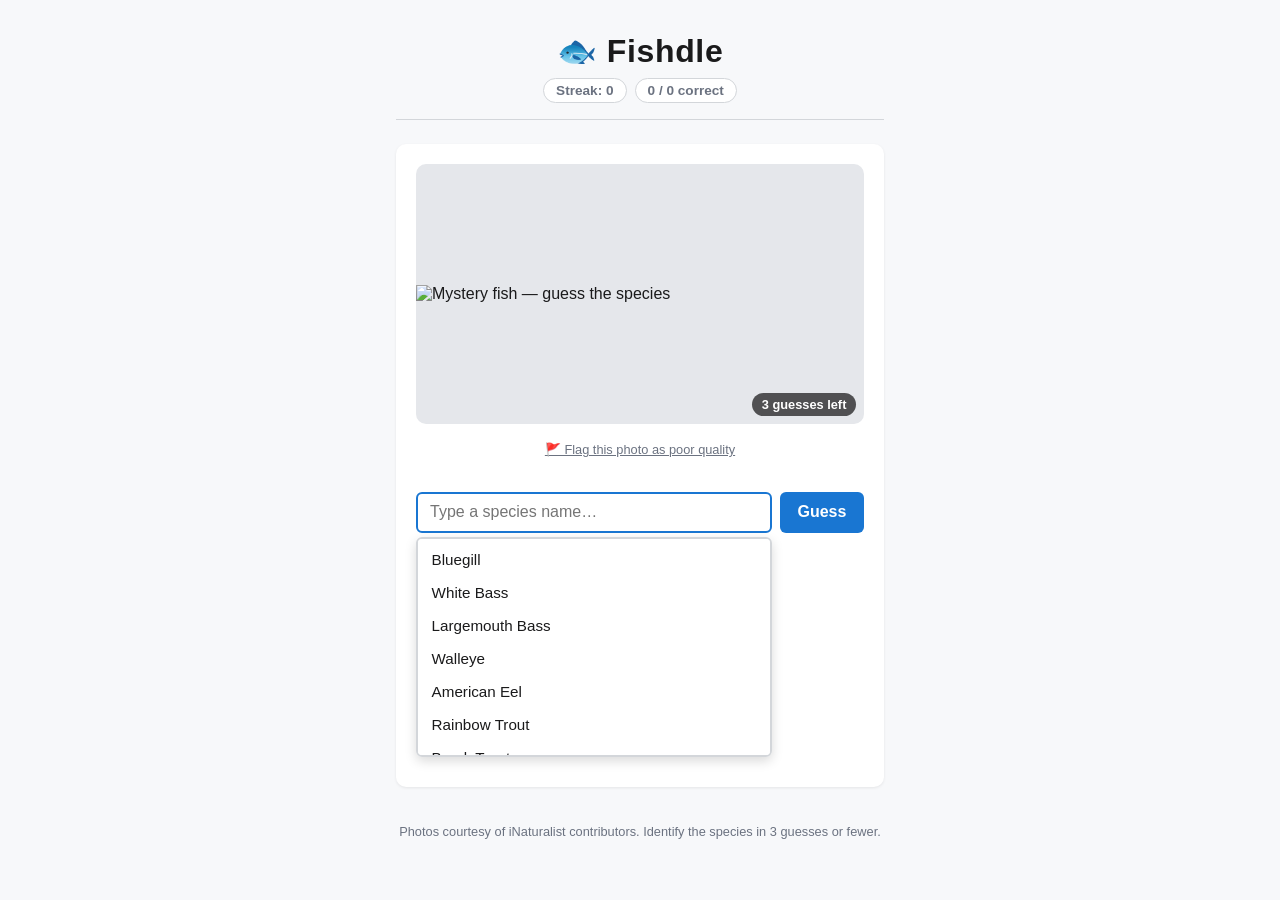
==== index.html @ 3474da3d "starting!" ====
<!DOCTYPE html>
<html lang="en">
<head>
  <meta charset="UTF-8" />
  <meta name="viewport" content="width=device-width, initial-scale=1.0" />
  <title>Fishdle — Guess the Fish</title>
  <link rel="stylesheet" href="style.css" />
</head>
<body>
  <div class="app">
    <header class="app-header">
      <h1>🐟 Fishdle</h1>
      <div class="score-bar">
        <span id="streak" class="score-pill">Streak: 0</span>
        <span id="score" class="score-pill">0 / 0 correct</span>
      </div>
    </header>

    <main class="card">
      <div class="image-wrap">
        <img id="fish-image" src="" alt="Mystery fish" />
        <div id="guesses-remaining" class="guesses-remaining">3 guesses left</div>
      </div>
      <button id="flag-photo-btn" type="button" class="flag-photo-btn">
        🚩 Flag this photo as poor quality
      </button>

      <div id="hints" class="hints" aria-live="polite"></div>

      <form id="guess-form" class="guess-form" autocomplete="off">
        <div class="autocomplete-wrap">
          <input
            id="guess-input"
            type="text"
            name="fishdle-guess"
            placeholder="Type a species name…"
            autocomplete="off"
            autocorrect="off"
            autocapitalize="off"
            spellcheck="false"
            aria-autocomplete="list"
            aria-expanded="false"
            aria-controls="suggestion-list"
            role="combobox"
            aria-label="Guess the species"
          />
          <ul id="suggestion-list" class="suggestion-list hidden" role="listbox"></ul>
        </div>
        <button id="guess-submit" type="submit">Guess</button>
      </form>

      <div id="feedback" class="feedback" aria-live="polite"></div>

      <ul id="guess-history" class="guess-history"></ul>

      <div id="result-panel" class="result-panel hidden">
        <p id="result-text"></p>
        <button id="next-fish-btn" type="button">Next fish →</button>
      </div>
    </main>

    <footer class="app-footer">
      <p>Photos courtesy of iNaturalist contributors. Identify the species in 3 guesses or fewer.</p>
    </footer>
  </div>

  <script src="game.js"></script>
</body>
</html>
---- style.css ----
:root {
  --color-bg: #f7f8fa;
  --color-card: #ffffff;
  --color-text: #1a1a1b;
  --color-muted: #6b7280;
  --color-border: #d3d6da;
  --color-wrong: #787c7e;
  --color-wrong-bg: #f3f3f4;
  --color-correct: #2f9e44;
  --color-correct-bg: #e6f7ea;
  --color-incorrect: #b3261e;
  --color-incorrect-bg: #fdecea;
  --color-accent: #1976d2;
  --radius: 10px;
}

* {
  box-sizing: border-box;
}

body {
  margin: 0;
  font-family: "Helvetica Neue", Arial, sans-serif;
  background: var(--color-bg);
  color: var(--color-text);
  min-height: 100vh;
}

.app {
  max-width: 520px;
  margin: 0 auto;
  padding: 1rem 1rem 3rem;
  display: flex;
  flex-direction: column;
  min-height: 100vh;
}

.app-header {
  text-align: center;
  padding: 1rem 0;
  border-bottom: 1px solid var(--color-border);
}

.app-header h1 {
  margin: 0 0 0.5rem;
  font-size: 2rem;
  letter-spacing: 0.02em;
}

.score-bar {
  display: flex;
  justify-content: center;
  gap: 0.5rem;
  flex-wrap: wrap;
}

.score-pill {
  background: var(--color-card);
  border: 1px solid var(--color-border);
  border-radius: 999px;
  padding: 0.25rem 0.75rem;
  font-size: 0.85rem;
  font-weight: 600;
  color: var(--color-muted);
}

.card {
  flex: 1;
  background: var(--color-card);
  border-radius: var(--radius);
  margin-top: 1.5rem;
  padding: 1.25rem;
  display: flex;
  flex-direction: column;
  gap: 1rem;
  box-shadow: 0 1px 3px rgba(0, 0, 0, 0.08);
}

.image-wrap {
  position: relative;
  width: 100%;
  min-height: 260px;
  max-height: 60vh;
  border-radius: var(--radius);
  overflow: hidden;
  background: #e5e7eb;
  display: flex;
}

.image-wrap img {
  width: 100%;
  height: 100%;
  /* contain (not cover) so the whole photo is visible — no cropping the
     fish out of frame just to fill a fixed box. */
  object-fit: contain;
  display: block;
  margin: auto;
}

.flag-photo-btn {
  align-self: center;
  background: none;
  border: none;
  color: var(--color-muted);
  font-size: 0.8rem;
  cursor: pointer;
  padding: 0.15rem 0.4rem;
  text-decoration: underline;
}

.flag-photo-btn:hover {
  color: var(--color-incorrect);
}

.guesses-remaining {
  position: absolute;
  bottom: 0.5rem;
  right: 0.5rem;
  background: rgba(0, 0, 0, 0.65);
  color: #fff;
  font-size: 0.8rem;
  font-weight: 600;
  padding: 0.25rem 0.6rem;
  border-radius: 999px;
}

.hints {
  display: flex;
  flex-direction: column;
  gap: 0.4rem;
}

.hint {
  background: #fff8e1;
  border: 1px solid #f1d98b;
  border-radius: 6px;
  padding: 0.5rem 0.75rem;
  font-size: 0.9rem;
}

.guess-form {
  display: flex;
  gap: 0.5rem;
}

.autocomplete-wrap {
  position: relative;
  flex: 1;
  min-width: 0;
}

#guess-input {
  width: 100%;
  padding: 0.6rem 0.75rem;
  font-size: 1rem;
  border: 2px solid var(--color-border);
  border-radius: 6px;
  color: var(--color-text);
  background: var(--color-card);
}

#guess-input:focus {
  outline: none;
  border-color: var(--color-accent);
}

.suggestion-list {
  position: absolute;
  top: calc(100% + 4px);
  left: 0;
  right: 0;
  z-index: 10;
  margin: 0;
  padding: 0.25rem;
  list-style: none;
  background: var(--color-card);
  border: 2px solid var(--color-border);
  border-radius: 6px;
  box-shadow: 0 4px 12px rgba(0, 0, 0, 0.15);
  max-height: 220px;
  overflow-y: auto;
}

.suggestion-list.hidden {
  display: none;
}

.suggestion-list li {
  padding: 0.5rem 0.6rem;
  border-radius: 4px;
  font-size: 0.95rem;
  color: var(--color-text);
  cursor: pointer;
}

.suggestion-list li:hover,
.suggestion-list li.active {
  background: var(--color-accent);
  color: #fff;
}

.guess-form button {
  padding: 0.6rem 1.1rem;
  font-size: 1rem;
  font-weight: 700;
  border: none;
  border-radius: 6px;
  background: var(--color-accent);
  color: #fff;
  cursor: pointer;
}

.guess-form button:hover {
  filter: brightness(1.05);
}

.guess-form button:disabled {
  background: var(--color-border);
  cursor: not-allowed;
}

.feedback {
  min-height: 1.2rem;
  font-weight: 600;
  font-size: 0.9rem;
}

.feedback.not-quite {
  color: var(--color-incorrect);
}

.feedback.no-match {
  color: var(--color-muted);
}

.guess-history {
  list-style: none;
  margin: 0;
  padding: 0;
  display: flex;
  flex-direction: column;
  gap: 0.4rem;
}

.guess-history li {
  padding: 0.5rem 0.75rem;
  border-radius: 6px;
  font-weight: 600;
  font-size: 0.95rem;
}

.guess-history li.wrong {
  background: var(--color-wrong-bg);
  color: var(--color-wrong);
  text-decoration: line-through;
}

.guess-history li.correct {
  background: var(--color-correct-bg);
  color: var(--color-correct);
}

.result-panel {
  text-align: center;
  border-top: 1px solid var(--color-border);
  padding-top: 1rem;
  display: flex;
  flex-direction: column;
  gap: 0.75rem;
}

.result-panel.hidden {
  display: none;
}

#result-text {
  margin: 0;
  font-size: 1.05rem;
  font-weight: 600;
}

#result-text.correct {
  color: var(--color-correct);
}

#result-text.incorrect {
  color: var(--color-incorrect);
}

#next-fish-btn {
  align-self: center;
  padding: 0.6rem 1.4rem;
  font-size: 1rem;
  font-weight: 700;
  border: none;
  border-radius: 6px;
  background: var(--color-accent);
  color: #fff;
  cursor: pointer;
}

#next-fish-btn:hover {
  filter: brightness(1.05);
}

.app-footer {
  text-align: center;
  color: var(--color-muted);
  font-size: 0.8rem;
  padding-top: 1.5rem;
}

@media (max-width: 400px) {
  .app-header h1 {
    font-size: 1.6rem;
  }

  .guess-form {
    flex-direction: column;
  }
}
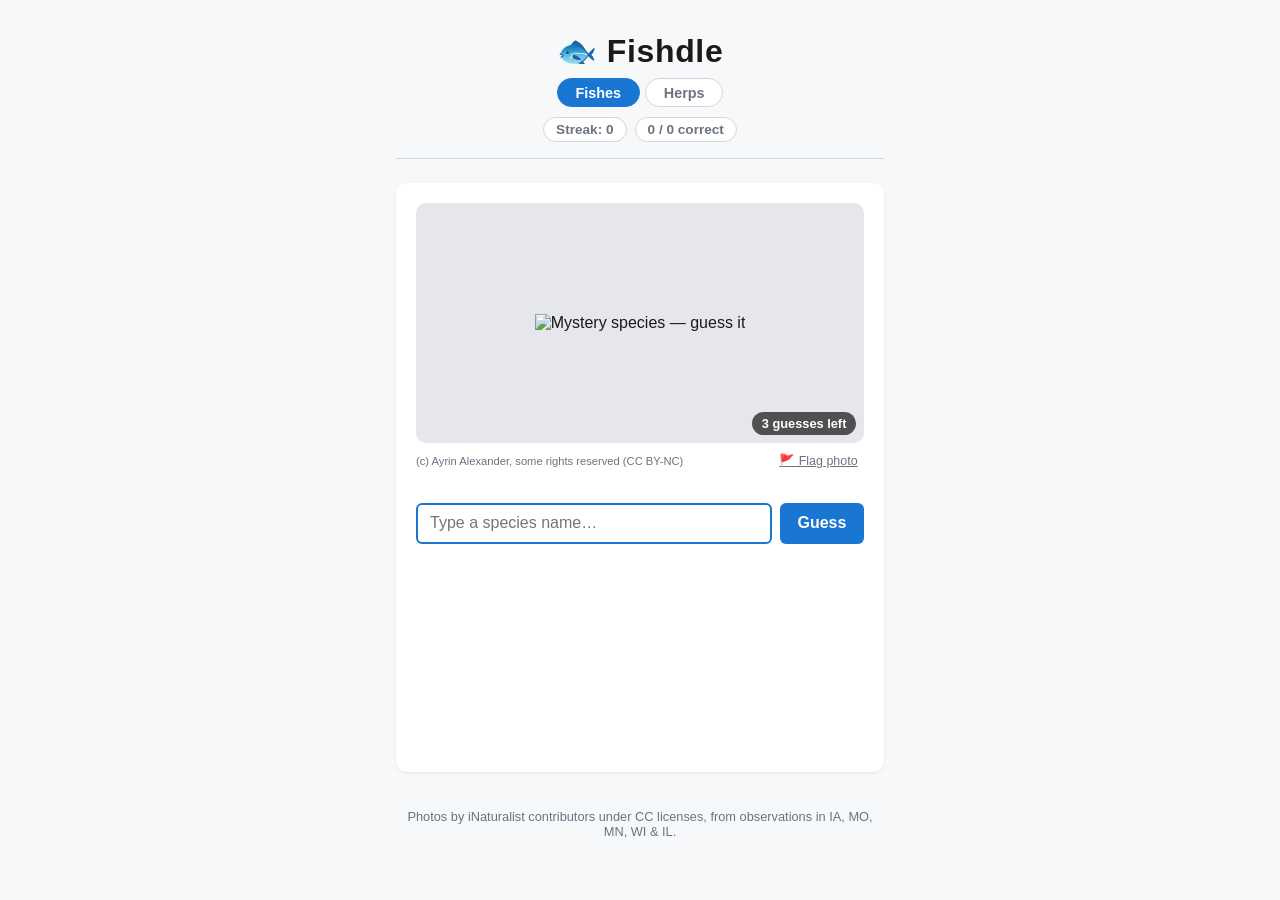
==== commit baf6c876: "more!" ====
--- a/index.html
+++ b/index.html
@@ -3,13 +3,17 @@
 <head>
   <meta charset="UTF-8" />
   <meta name="viewport" content="width=device-width, initial-scale=1.0" />
-  <title>Fishdle — Guess the Fish</title>
+  <title>Fishdle — Species ID Practice</title>
   <link rel="stylesheet" href="style.css" />
 </head>
 <body>
   <div class="app">
     <header class="app-header">
       <h1>🐟 Fishdle</h1>
+      <div class="category-switch" id="category-switch">
+        <button type="button" data-category="fish" class="active">Fishes</button>
+        <button type="button" data-category="herps">Herps</button>
+      </div>
       <div class="score-bar">
         <span id="streak" class="score-pill">Streak: 0</span>
         <span id="score" class="score-pill">0 / 0 correct</span>
@@ -17,50 +21,60 @@
     </header>
 
     <main class="card">
-      <div class="image-wrap">
-        <img id="fish-image" src="" alt="Mystery fish" />
-        <div id="guesses-remaining" class="guesses-remaining">3 guesses left</div>
-      </div>
-      <button id="flag-photo-btn" type="button" class="flag-photo-btn">
-        🚩 Flag this photo as poor quality
-      </button>
+      <div id="load-error" class="load-error hidden"></div>
 
-      <div id="hints" class="hints" aria-live="polite"></div>
+      <div id="game-body">
+        <div class="image-wrap">
+          <img id="fish-image" src="" alt="Mystery species" />
+          <div id="guesses-remaining" class="guesses-remaining">3 guesses left</div>
+        </div>
+        <div class="image-meta">
+          <span id="photo-credit" class="photo-credit"></span>
+          <button id="flag-photo-btn" type="button" class="flag-photo-btn">
+            🚩 Flag photo
+          </button>
+        </div>
 
-      <form id="guess-form" class="guess-form" autocomplete="off">
-        <div class="autocomplete-wrap">
-          <input
-            id="guess-input"
-            type="text"
-            name="fishdle-guess"
-            placeholder="Type a species name…"
-            autocomplete="off"
-            autocorrect="off"
-            autocapitalize="off"
-            spellcheck="false"
-            aria-autocomplete="list"
-            aria-expanded="false"
-            aria-controls="suggestion-list"
-            role="combobox"
-            aria-label="Guess the species"
-          />
-          <ul id="suggestion-list" class="suggestion-list hidden" role="listbox"></ul>
+        <div id="hints" class="hints" aria-live="polite"></div>
+
+        <form id="guess-form" class="guess-form" autocomplete="off">
+          <div class="autocomplete-wrap">
+            <input
+              id="guess-input"
+              type="text"
+              name="fishdle-guess"
+              placeholder="Type a species name…"
+              autocomplete="off"
+              autocorrect="off"
+              autocapitalize="off"
+              spellcheck="false"
+              aria-autocomplete="list"
+              aria-expanded="false"
+              aria-controls="suggestion-list"
+              role="combobox"
+              aria-label="Guess the species"
+            />
+            <ul id="suggestion-list" class="suggestion-list hidden" role="listbox"></ul>
+          </div>
+          <button id="guess-submit" type="submit">Guess</button>
+        </form>
+
+        <div id="feedback" class="feedback" aria-live="polite"></div>
+
+        <ul id="guess-history" class="guess-history"></ul>
+
+        <div id="result-panel" class="result-panel hidden">
+          <p id="result-text"></p>
+          <button id="next-fish-btn" type="button">Next species →</button>
         </div>
-        <button id="guess-submit" type="submit">Guess</button>
-      </form>
-
-      <div id="feedback" class="feedback" aria-live="polite"></div>
-
-      <ul id="guess-history" class="guess-history"></ul>
-
-      <div id="result-panel" class="result-panel hidden">
-        <p id="result-text"></p>
-        <button id="next-fish-btn" type="button">Next fish →</button>
       </div>
     </main>
 
     <footer class="app-footer">
-      <p>Photos courtesy of iNaturalist contributors. Identify the species in 3 guesses or fewer.</p>
+      <p>
+        Photos by iNaturalist contributors under CC licenses, from observations
+        in IA, MO, MN, WI &amp; IL.
+      </p>
     </footer>
   </div>
 
--- a/style.css
+++ b/style.css
@@ -47,6 +47,30 @@
   letter-spacing: 0.02em;
 }
 
+.category-switch {
+  display: flex;
+  justify-content: center;
+  gap: 0.35rem;
+  margin-bottom: 0.6rem;
+}
+
+.category-switch button {
+  padding: 0.35rem 1.1rem;
+  font-size: 0.9rem;
+  font-weight: 700;
+  border: 1px solid var(--color-border);
+  background: var(--color-card);
+  color: var(--color-muted);
+  border-radius: 999px;
+  cursor: pointer;
+}
+
+.category-switch button.active {
+  background: var(--color-accent);
+  border-color: var(--color-accent);
+  color: #fff;
+}
+
 .score-bar {
   display: flex;
   justify-content: center;
@@ -79,30 +103,52 @@
 .image-wrap {
   position: relative;
   width: 100%;
-  min-height: 260px;
-  max-height: 60vh;
+  min-height: 240px;
   border-radius: var(--radius);
   overflow: hidden;
   background: #e5e7eb;
   display: flex;
+  align-items: center;
+  justify-content: center;
 }
 
 .image-wrap img {
-  width: 100%;
-  height: 100%;
-  /* contain (not cover) so the whole photo is visible — no cropping the
-     fish out of frame just to fill a fixed box. */
+  /* Constrain the IMAGE, not the container. A container with only a
+     max-height leaves `height: 100%` resolving against an indefinite height
+     (i.e. auto), so tall photos rendered full-size, overflowed the wrapper
+     and got clipped by `overflow: hidden`. Capping max-width/max-height on
+     the img itself fits any aspect ratio with no cropping. */
+  max-width: 100%;
+  max-height: 60vh;
+  width: auto;
+  height: auto;
   object-fit: contain;
   display: block;
-  margin: auto;
+}
+
+.image-meta {
+  display: flex;
+  align-items: center;
+  justify-content: space-between;
+  gap: 0.75rem;
+  margin-top: -0.5rem;
+}
+
+.photo-credit {
+  font-size: 0.7rem;
+  color: var(--color-muted);
+  overflow: hidden;
+  text-overflow: ellipsis;
+  white-space: nowrap;
+  min-width: 0;
 }
 
 .flag-photo-btn {
-  align-self: center;
+  flex-shrink: 0;
   background: none;
   border: none;
   color: var(--color-muted);
-  font-size: 0.8rem;
+  font-size: 0.78rem;
   cursor: pointer;
   padding: 0.15rem 0.4rem;
   text-decoration: underline;
@@ -110,6 +156,38 @@
 
 .flag-photo-btn:hover {
   color: var(--color-incorrect);
+}
+
+.flag-photo-btn:disabled {
+  cursor: default;
+  text-decoration: none;
+}
+
+.load-error {
+  background: #fff8e1;
+  border: 1px solid #f1d98b;
+  border-radius: var(--radius);
+  padding: 1.25rem;
+  font-size: 0.92rem;
+  line-height: 1.6;
+}
+
+.load-error code {
+  background: rgba(0, 0, 0, 0.07);
+  padding: 0.1rem 0.35rem;
+  border-radius: 4px;
+  font-size: 0.86em;
+}
+
+.load-error.hidden,
+#game-body.hidden {
+  display: none;
+}
+
+#game-body {
+  display: flex;
+  flex-direction: column;
+  gap: 1rem;
 }
 
 .guesses-remaining {
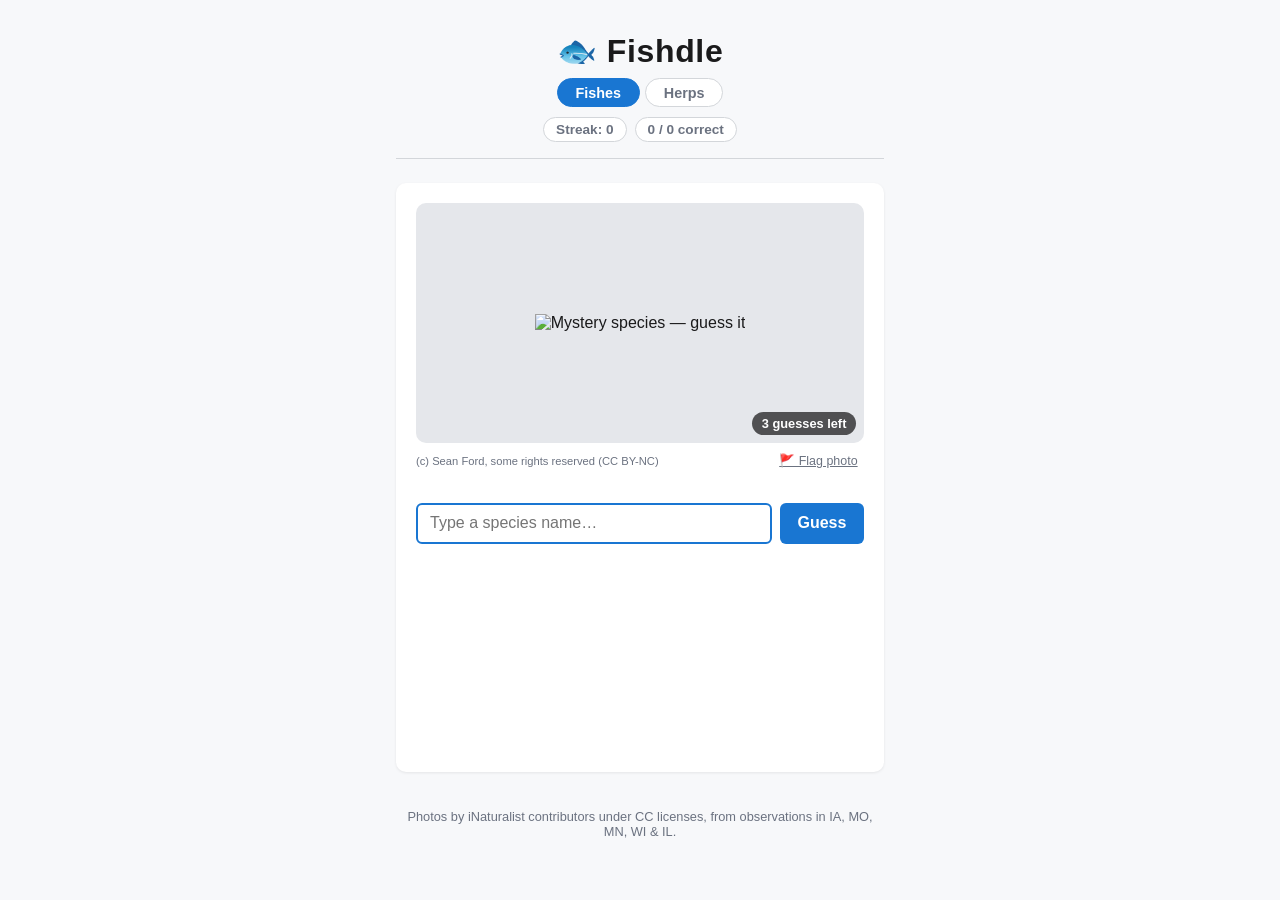
==== commit c18553c5: "more curated species, clicking the image makes it larger" ====
--- a/index.html
+++ b/index.html
@@ -25,7 +25,12 @@
 
       <div id="game-body">
         <div class="image-wrap">
-          <img id="fish-image" src="" alt="Mystery species" />
+          <img
+            id="fish-image"
+            src=""
+            alt="Mystery species"
+            title="Click to enlarge"
+          />
           <div id="guesses-remaining" class="guesses-remaining">3 guesses left</div>
         </div>
         <div class="image-meta">
@@ -78,6 +83,12 @@
     </footer>
   </div>
 
+  <div id="lightbox" class="lightbox hidden" role="dialog" aria-modal="true" aria-label="Enlarged photo">
+    <button id="lightbox-close" type="button" class="lightbox-close" aria-label="Close enlarged photo">&times;</button>
+    <img id="lightbox-image" class="lightbox-image" src="" alt="Mystery species, enlarged" />
+    <div id="lightbox-credit" class="lightbox-credit"></div>
+  </div>
+
   <script src="game.js"></script>
 </body>
 </html>
--- a/style.css
+++ b/style.css
@@ -397,3 +397,60 @@
     flex-direction: column;
   }
 }
+
+/* ---- Photo lightbox ------------------------------------------------------ */
+.image-wrap img {
+  cursor: zoom-in;
+}
+
+.lightbox {
+  position: fixed;
+  inset: 0;
+  z-index: 100;
+  background: rgba(0, 0, 0, 0.9);
+  display: flex;
+  flex-direction: column;
+  align-items: center;
+  justify-content: center;
+  gap: 0.75rem;
+  padding: 2.5rem 1rem 1.5rem;
+  cursor: zoom-out;
+}
+
+.lightbox.hidden {
+  display: none;
+}
+
+.lightbox-image {
+  max-width: 100%;
+  max-height: calc(100vh - 6rem);
+  width: auto;
+  height: auto;
+  object-fit: contain;
+  border-radius: 4px;
+  cursor: default;
+}
+
+.lightbox-credit {
+  color: rgba(255, 255, 255, 0.75);
+  font-size: 0.78rem;
+  text-align: center;
+  max-width: 40rem;
+}
+
+.lightbox-close {
+  position: absolute;
+  top: 0.5rem;
+  right: 0.75rem;
+  background: none;
+  border: none;
+  color: #fff;
+  font-size: 2.2rem;
+  line-height: 1;
+  padding: 0.25rem 0.5rem;
+  cursor: pointer;
+}
+
+.lightbox-close:hover {
+  color: var(--color-border);
+}
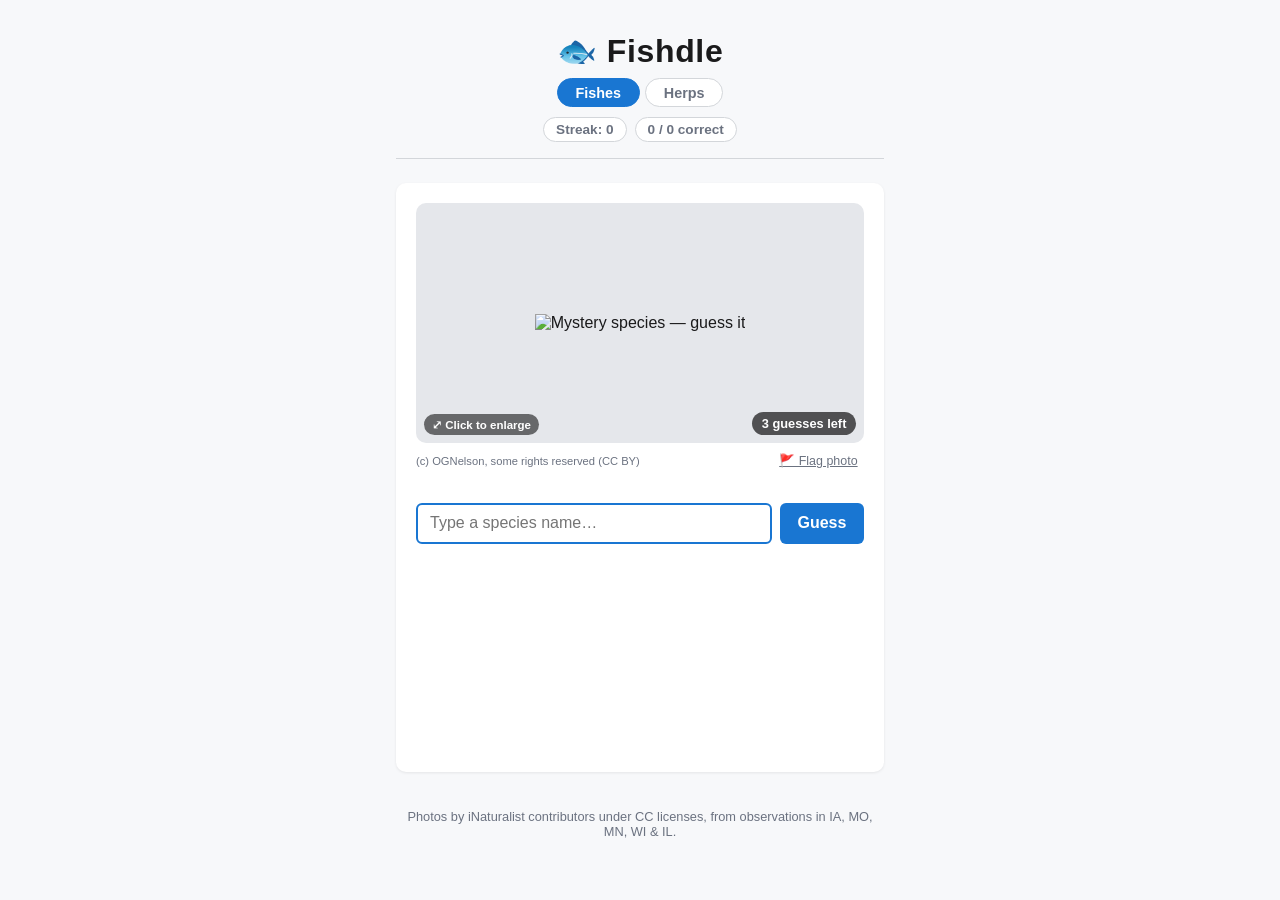
==== commit f712389e: "clicking the image makes it larger for real" ====
--- a/index.html
+++ b/index.html
@@ -24,13 +24,14 @@
       <div id="load-error" class="load-error hidden"></div>
 
       <div id="game-body">
-        <div class="image-wrap">
+        <div class="image-wrap" id="image-wrap">
           <img
             id="fish-image"
             src=""
             alt="Mystery species"
             title="Click to enlarge"
           />
+          <div class="zoom-hint" aria-hidden="true">⤢ Click to enlarge</div>
           <div id="guesses-remaining" class="guesses-remaining">3 guesses left</div>
         </div>
         <div class="image-meta">
--- a/style.css
+++ b/style.css
@@ -454,3 +454,20 @@
 .lightbox-close:hover {
   color: var(--color-border);
 }
+
+.image-wrap {
+  cursor: zoom-in;
+}
+
+.zoom-hint {
+  position: absolute;
+  bottom: 0.5rem;
+  left: 0.5rem;
+  background: rgba(0, 0, 0, 0.55);
+  color: #fff;
+  font-size: 0.72rem;
+  font-weight: 600;
+  padding: 0.2rem 0.5rem;
+  border-radius: 999px;
+  pointer-events: none;
+}
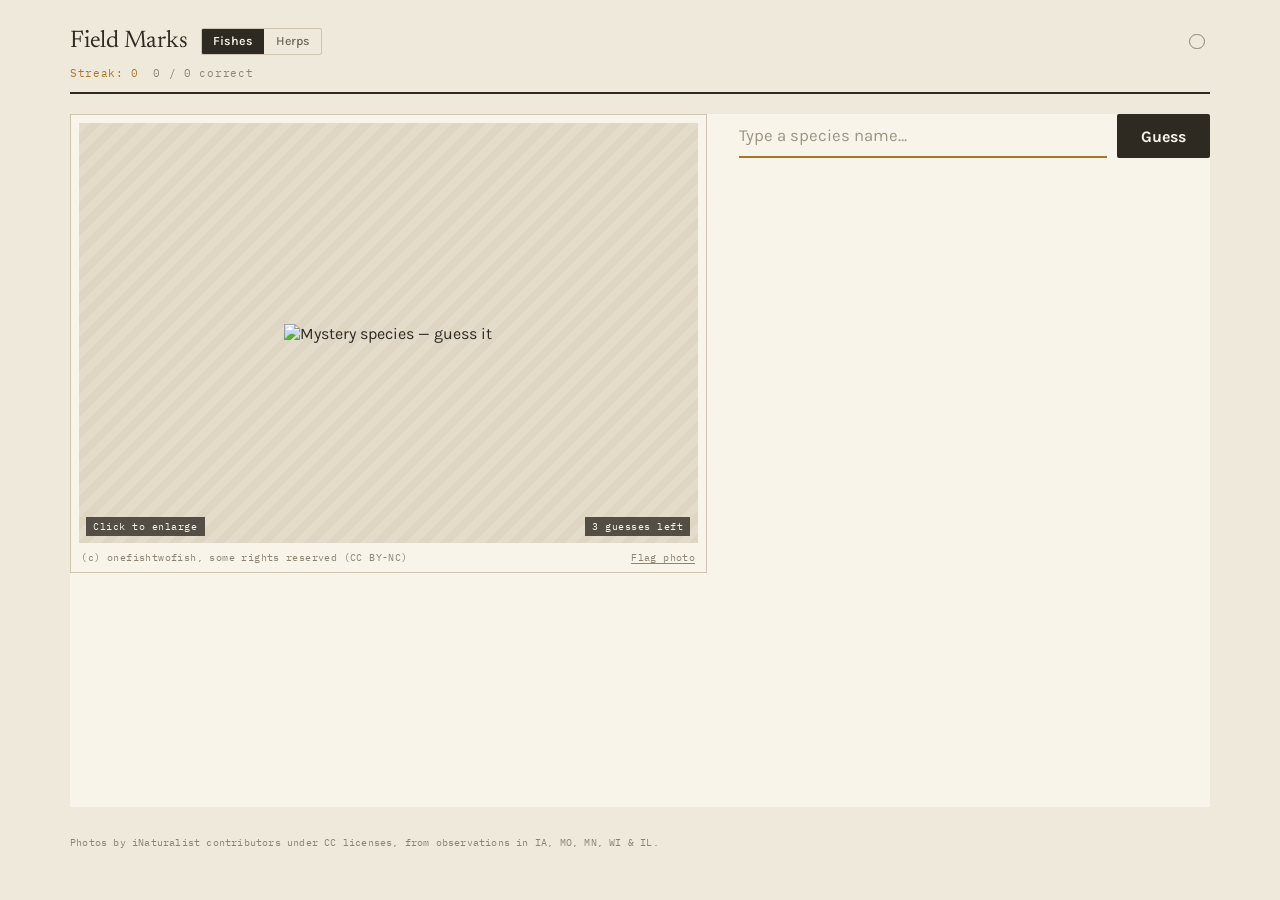
==== commit aaad65db: "huge style update" ====
--- a/index.html
+++ b/index.html
@@ -3,17 +3,35 @@
 <head>
   <meta charset="UTF-8" />
   <meta name="viewport" content="width=device-width, initial-scale=1.0" />
-  <title>Fishdle — Species ID Practice</title>
+  <meta name="color-scheme" content="light dark" />
+  <title>Field Marks — Species ID Practice</title>
+  <link rel="preconnect" href="https://fonts.googleapis.com" />
+  <link rel="preconnect" href="https://fonts.gstatic.com" crossorigin />
+  <link href="https://fonts.googleapis.com/css2?family=Newsreader:ital,opsz,wght@0,6..72,300..600;1,6..72,300..500&family=Karla:wght@400;500;600;700&family=IBM+Plex+Mono:wght@400;500&display=swap" rel="stylesheet" />
   <link rel="stylesheet" href="style.css" />
+  <script src="theme.js"></script>
 </head>
 <body>
   <div class="app">
     <header class="app-header">
-      <h1>🐟 Fishdle</h1>
-      <div class="category-switch" id="category-switch">
-        <button type="button" data-category="fish" class="active">Fishes</button>
-        <button type="button" data-category="herps">Herps</button>
+      <div class="header-top">
+        <h1>Field Marks</h1>
+
+        <div class="category-switch" id="category-switch">
+          <button type="button" data-category="fish" class="active">Fishes</button>
+          <button type="button" data-category="herps">Herps</button>
+        </div>
+
+        <button
+          type="button"
+          id="settings-btn"
+          class="settings-btn"
+          aria-label="Settings"
+          aria-expanded="false"
+          aria-controls="settings-sheet"
+        ></button>
       </div>
+
       <div class="score-bar">
         <span id="streak" class="score-pill">Streak: 0</span>
         <span id="score" class="score-pill">0 / 0 correct</span>
@@ -24,31 +42,31 @@
       <div id="load-error" class="load-error hidden"></div>
 
       <div id="game-body">
-        <div class="image-wrap" id="image-wrap">
-          <img
-            id="fish-image"
-            src=""
-            alt="Mystery species"
-            title="Click to enlarge"
-          />
-          <div class="zoom-hint" aria-hidden="true">⤢ Click to enlarge</div>
-          <div id="guesses-remaining" class="guesses-remaining">3 guesses left</div>
-        </div>
-        <div class="image-meta">
-          <span id="photo-credit" class="photo-credit"></span>
-          <button id="flag-photo-btn" type="button" class="flag-photo-btn">
-            🚩 Flag photo
-          </button>
-        </div>
-
-        <div id="hints" class="hints" aria-live="polite"></div>
+        <figure class="plate">
+          <div class="image-wrap" id="image-wrap">
+            <img
+              id="fish-image"
+              src=""
+              alt="Mystery species"
+              title="Click to enlarge"
+            />
+            <div class="zoom-hint" aria-hidden="true">Click to enlarge</div>
+            <div id="guesses-remaining" class="guesses-remaining">3 guesses left</div>
+          </div>
+          <figcaption class="image-meta">
+            <span id="photo-credit" class="photo-credit"></span>
+            <button id="flag-photo-btn" type="button" class="flag-photo-btn">
+              Flag photo
+            </button>
+          </figcaption>
+        </figure>
 
         <form id="guess-form" class="guess-form" autocomplete="off">
           <div class="autocomplete-wrap">
             <input
               id="guess-input"
               type="text"
-              name="fishdle-guess"
+              name="fieldmarks-guess"
               placeholder="Type a species name…"
               autocomplete="off"
               autocorrect="off"
@@ -67,6 +85,11 @@
 
         <div id="feedback" class="feedback" aria-live="polite"></div>
 
+        <section class="marks-section">
+          <h2 class="section-label">Field marks earned</h2>
+          <div id="hints" class="hints" aria-live="polite"></div>
+        </section>
+
         <ul id="guess-history" class="guess-history"></ul>
 
         <div id="result-panel" class="result-panel hidden">
@@ -84,6 +107,56 @@
     </footer>
   </div>
 
+  <div
+    id="settings-sheet"
+    class="settings-sheet hidden"
+    role="dialog"
+    aria-modal="true"
+    aria-label="Settings"
+  >
+    <div class="settings-panel">
+      <div class="settings-head">
+        <h2>Settings</h2>
+        <button type="button" id="settings-close" class="settings-close">Close</button>
+      </div>
+
+      <div class="settings-group">
+        <h3 class="section-label">Appearance</h3>
+        <div class="segmented" id="theme-switch">
+          <button type="button" data-theme-choice="system">System</button>
+          <button type="button" data-theme-choice="light">Light</button>
+          <button type="button" data-theme-choice="dark">Dark</button>
+        </div>
+        <p class="settings-note">
+          System follows your device. Pick Light or Dark to override it — the
+          choice is remembered on this device.
+        </p>
+      </div>
+
+      <div class="settings-group">
+        <h3 class="section-label">Difficulty</h3>
+        <div class="setting-row">
+          <div class="setting-copy">
+            <span class="setting-name">Suggested names</span>
+            <span class="setting-desc">Type and pick from the list</span>
+          </div>
+          <button
+            type="button"
+            id="suggestions-toggle"
+            class="switch"
+            role="switch"
+            aria-checked="true"
+            aria-label="Suggested names"
+          ><span class="switch-knob"></span></button>
+        </div>
+        <p class="settings-note">
+          Turning suggestions off keeps the same input — the dropdown just stops
+          appearing, so nothing shifts. You type the full common name.
+        </p>
+      </div>
+    </div>
+  </div>
+
   <div id="lightbox" class="lightbox hidden" role="dialog" aria-modal="true" aria-label="Enlarged photo">
     <button id="lightbox-close" type="button" class="lightbox-close" aria-label="Close enlarged photo">&times;</button>
     <img id="lightbox-image" class="lightbox-image" src="" alt="Mystery species, enlarged" />
--- a/style.css
+++ b/style.css
@@ -1,142 +1,287 @@
+/* Field Marks — Prairie & Limestone
+   Light is the default in :root. Dark ("field lamp") arrives two ways:
+   the system preference, and a [data-theme] attribute set by theme.js that
+   overrides it. Same token names in both, so nothing below cares which. */
+
 :root {
-  --color-bg: #f7f8fa;
-  --color-card: #ffffff;
-  --color-text: #1a1a1b;
-  --color-muted: #6b7280;
-  --color-border: #d3d6da;
-  --color-wrong: #787c7e;
-  --color-wrong-bg: #f3f3f4;
-  --color-correct: #2f9e44;
-  --color-correct-bg: #e6f7ea;
-  --color-incorrect: #b3261e;
-  --color-incorrect-bg: #fdecea;
-  --color-accent: #1976d2;
-  --radius: 10px;
-}
-
-* {
-  box-sizing: border-box;
-}
+  --bg: #efe9dc;
+  --card: #f8f4ea;
+  --plate-fill: #f8f4ea;
+  --stripe-a: #e3dccb;
+  --stripe-b: #ded6c3;
+  --ink: #2e2a22;
+  --muted: #6b6552;
+  --faint: #8c8471;
+  --fainter: #9c9482;
+  --border: #cfc5b0;
+  --hairline: #e0d8c5;
+  --rule: #2e2a22;
+  --ochre: #a9762c;
+  --sage: #7d8a6a;
+  --alarm: #9c4a2f;
+  --suggest-active: #e8e0cd;
+  --btn-ink: #f4efe3;
+  --on-ochre: #fdfaf2;
+  --overlay: rgba(30, 26, 20, 0.72);
+
+  --serif: "Newsreader", Georgia, serif;
+  --sans: "Karla", "Helvetica Neue", Arial, sans-serif;
+  --mono: "IBM Plex Mono", ui-monospace, monospace;
+}
+
+@media (prefers-color-scheme: dark) {
+  :root {
+    --bg: #1b1813;
+    --card: #1b1813;
+    --plate-fill: #241f18;
+    --stripe-a: #2e2820;
+    --stripe-b: #272118;
+    --ink: #eee6d5;
+    --muted: #bdb29a;
+    --faint: #a2977f;
+    --fainter: #756a56;
+    --border: #4a4133;
+    --hairline: #3d3529;
+    --rule: #d6cbb4;
+    --ochre: #d99a3c;
+    --sage: #96a37c;
+    --alarm: #d17a5c;
+    --suggest-active: #332c21;
+    --btn-ink: #1b1813;
+    --on-ochre: #1b1813;
+    --overlay: rgba(8, 7, 5, 0.82);
+  }
+}
+
+/* Manual override wins over the system preference in both directions. */
+[data-theme="light"] {
+  --bg: #efe9dc;
+  --card: #f8f4ea;
+  --plate-fill: #f8f4ea;
+  --stripe-a: #e3dccb;
+  --stripe-b: #ded6c3;
+  --ink: #2e2a22;
+  --muted: #6b6552;
+  --faint: #8c8471;
+  --fainter: #9c9482;
+  --border: #cfc5b0;
+  --hairline: #e0d8c5;
+  --rule: #2e2a22;
+  --ochre: #a9762c;
+  --sage: #7d8a6a;
+  --alarm: #9c4a2f;
+  --suggest-active: #e8e0cd;
+  --btn-ink: #f4efe3;
+  --on-ochre: #fdfaf2;
+  --overlay: rgba(30, 26, 20, 0.72);
+}
+
+[data-theme="dark"] {
+  --bg: #1b1813;
+  --card: #1b1813;
+  --plate-fill: #241f18;
+  --stripe-a: #2e2820;
+  --stripe-b: #272118;
+  --ink: #eee6d5;
+  --muted: #bdb29a;
+  --faint: #a2977f;
+  --fainter: #756a56;
+  --border: #4a4133;
+  --hairline: #3d3529;
+  --rule: #d6cbb4;
+  --ochre: #d99a3c;
+  --sage: #96a37c;
+  --alarm: #d17a5c;
+  --suggest-active: #332c21;
+  --btn-ink: #1b1813;
+  --on-ochre: #1b1813;
+  --overlay: rgba(8, 7, 5, 0.82);
+}
+
+* { box-sizing: border-box; }
 
 body {
   margin: 0;
-  font-family: "Helvetica Neue", Arial, sans-serif;
-  background: var(--color-bg);
-  color: var(--color-text);
+  font-family: var(--sans);
+  background: var(--bg);
+  color: var(--ink);
   min-height: 100vh;
+  -webkit-font-smoothing: antialiased;
+}
+
+a { color: var(--ochre); }
+a:hover { color: var(--ink); }
+
+.section-label {
+  margin: 0;
+  font-family: var(--mono);
+  font-size: 0.68rem;
+  font-weight: 400;
+  letter-spacing: 0.14em;
+  text-transform: uppercase;
+  color: var(--faint);
 }
 
 .app {
-  max-width: 520px;
+  max-width: 560px;
   margin: 0 auto;
-  padding: 1rem 1rem 3rem;
+  padding: 1.25rem 1.25rem 3rem;
   display: flex;
   flex-direction: column;
   min-height: 100vh;
 }
 
+/* ---- Header -------------------------------------------------------------- */
+
 .app-header {
-  text-align: center;
-  padding: 1rem 0;
-  border-bottom: 1px solid var(--color-border);
+  padding: 0.5rem 0 0.75rem;
+  border-bottom: 2px solid var(--rule);
+}
+
+.header-top {
+  display: flex;
+  align-items: center;
+  gap: 0.85rem;
 }
 
 .app-header h1 {
-  margin: 0 0 0.5rem;
-  font-size: 2rem;
-  letter-spacing: 0.02em;
+  margin: 0;
+  font-family: var(--serif);
+  font-size: 1.5rem;
+  font-weight: 400;
+  letter-spacing: -0.01em;
 }
 
 .category-switch {
   display: flex;
+  border: 1px solid var(--border);
+  border-radius: 2px;
+  overflow: hidden;
+}
+
+.category-switch button {
+  padding: 0.34rem 0.7rem;
+  font-family: var(--sans);
+  font-size: 0.78rem;
+  font-weight: 500;
+  border: none;
+  background: none;
+  color: var(--muted);
+  cursor: pointer;
+}
+
+.category-switch button.active {
+  background: var(--ink);
+  color: var(--card);
+  font-weight: 600;
+}
+
+.settings-btn {
+  margin-left: auto;
+  flex-shrink: 0;
+  width: 1.6rem;
+  height: 1.6rem;
+  border: none;
+  background: none;
+  padding: 0;
+  cursor: pointer;
+  display: flex;
+  align-items: center;
   justify-content: center;
-  gap: 0.35rem;
-  margin-bottom: 0.6rem;
-}
-
-.category-switch button {
-  padding: 0.35rem 1.1rem;
-  font-size: 0.9rem;
-  font-weight: 700;
-  border: 1px solid var(--color-border);
-  background: var(--color-card);
-  color: var(--color-muted);
-  border-radius: 999px;
-  cursor: pointer;
-}
-
-.category-switch button.active {
-  background: var(--color-accent);
-  border-color: var(--color-accent);
-  color: #fff;
-}
+}
+
+.settings-btn::before {
+  content: "";
+  width: 0.85rem;
+  height: 0.85rem;
+  border-radius: 50%;
+  border: 1.5px solid var(--faint);
+}
+
+.settings-btn:hover::before { border-color: var(--ochre); }
 
 .score-bar {
   display: flex;
-  justify-content: center;
-  gap: 0.5rem;
+  gap: 0.9rem;
   flex-wrap: wrap;
+  padding-top: 0.7rem;
 }
 
 .score-pill {
-  background: var(--color-card);
-  border: 1px solid var(--color-border);
-  border-radius: 999px;
-  padding: 0.25rem 0.75rem;
-  font-size: 0.85rem;
-  font-weight: 600;
-  color: var(--color-muted);
-}
+  font-family: var(--mono);
+  font-size: 0.7rem;
+  letter-spacing: 0.06em;
+  color: var(--faint);
+}
+
+.score-pill#streak { color: var(--ochre); }
+
+/* ---- Card + photo plate -------------------------------------------------- */
 
 .card {
   flex: 1;
-  background: var(--color-card);
-  border-radius: var(--radius);
-  margin-top: 1.5rem;
-  padding: 1.25rem;
-  display: flex;
-  flex-direction: column;
-  gap: 1rem;
-  box-shadow: 0 1px 3px rgba(0, 0, 0, 0.08);
+  background: var(--card);
+  margin-top: 1.25rem;
+  display: flex;
+  flex-direction: column;
+  gap: 1.1rem;
+}
+
+#game-body {
+  display: flex;
+  flex-direction: column;
+  gap: 1.1rem;
+}
+
+.plate {
+  margin: 0;
+  border: 1px solid var(--border);
+  background: var(--plate-fill);
+  padding: 0.5rem;
 }
 
 .image-wrap {
   position: relative;
   width: 100%;
   min-height: 240px;
-  border-radius: var(--radius);
   overflow: hidden;
-  background: #e5e7eb;
+  background: repeating-linear-gradient(
+    135deg,
+    var(--stripe-a) 0 8px,
+    var(--stripe-b) 8px 16px
+  );
   display: flex;
   align-items: center;
   justify-content: center;
-}
-
+  cursor: zoom-in;
+}
+
+/* Constrain the IMAGE, not the container: a container with only a max-height
+   leaves height:100% resolving against an indefinite height, so tall photos
+   rendered full-size and got clipped. */
 .image-wrap img {
-  /* Constrain the IMAGE, not the container. A container with only a
-     max-height leaves `height: 100%` resolving against an indefinite height
-     (i.e. auto), so tall photos rendered full-size, overflowed the wrapper
-     and got clipped by `overflow: hidden`. Capping max-width/max-height on
-     the img itself fits any aspect ratio with no cropping. */
   max-width: 100%;
   max-height: 60vh;
   width: auto;
   height: auto;
   object-fit: contain;
   display: block;
+  cursor: zoom-in;
 }
 
 .image-meta {
   display: flex;
-  align-items: center;
+  align-items: baseline;
   justify-content: space-between;
   gap: 0.75rem;
-  margin-top: -0.5rem;
+  padding: 0.5rem 0.15rem 0;
+  font-family: var(--mono);
+  font-size: 0.62rem;
+  letter-spacing: 0.04em;
+  color: var(--faint);
 }
 
 .photo-credit {
-  font-size: 0.7rem;
-  color: var(--color-muted);
   overflow: hidden;
   text-overflow: ellipsis;
   white-space: nowrap;
@@ -147,78 +292,48 @@
   flex-shrink: 0;
   background: none;
   border: none;
-  color: var(--color-muted);
-  font-size: 0.78rem;
-  cursor: pointer;
-  padding: 0.15rem 0.4rem;
+  font-family: var(--mono);
+  font-size: 0.62rem;
+  letter-spacing: 0.04em;
+  color: var(--faint);
+  cursor: pointer;
+  padding: 0;
   text-decoration: underline;
-}
-
-.flag-photo-btn:hover {
-  color: var(--color-incorrect);
-}
-
-.flag-photo-btn:disabled {
-  cursor: default;
-  text-decoration: none;
-}
-
-.load-error {
-  background: #fff8e1;
-  border: 1px solid #f1d98b;
-  border-radius: var(--radius);
-  padding: 1.25rem;
-  font-size: 0.92rem;
-  line-height: 1.6;
-}
-
-.load-error code {
-  background: rgba(0, 0, 0, 0.07);
-  padding: 0.1rem 0.35rem;
-  border-radius: 4px;
-  font-size: 0.86em;
-}
-
-.load-error.hidden,
-#game-body.hidden {
-  display: none;
-}
-
-#game-body {
-  display: flex;
-  flex-direction: column;
-  gap: 1rem;
-}
-
+  text-underline-offset: 2px;
+}
+
+.flag-photo-btn:hover { color: var(--alarm); }
+.flag-photo-btn:disabled { cursor: default; text-decoration: none; }
+
+.zoom-hint,
 .guesses-remaining {
   position: absolute;
-  bottom: 0.5rem;
-  right: 0.5rem;
-  background: rgba(0, 0, 0, 0.65);
-  color: #fff;
-  font-size: 0.8rem;
-  font-weight: 600;
-  padding: 0.25rem 0.6rem;
-  border-radius: 999px;
-}
-
-.hints {
-  display: flex;
-  flex-direction: column;
-  gap: 0.4rem;
-}
-
-.hint {
-  background: #fff8e1;
-  border: 1px solid #f1d98b;
-  border-radius: 6px;
-  padding: 0.5rem 0.75rem;
-  font-size: 0.9rem;
-}
+  bottom: 0.45rem;
+  font-family: var(--mono);
+  font-size: 0.62rem;
+  letter-spacing: 0.05em;
+  padding: 0.2rem 0.45rem;
+  background: var(--overlay);
+  color: var(--card);
+  pointer-events: none;
+}
+
+[data-theme="dark"] .zoom-hint,
+[data-theme="dark"] .guesses-remaining { color: var(--ink); }
+
+@media (prefers-color-scheme: dark) {
+  .zoom-hint, .guesses-remaining { color: var(--ink); }
+}
+
+.zoom-hint { left: 0.45rem; }
+.guesses-remaining { right: 0.45rem; }
+
+/* ---- Guess form ---------------------------------------------------------- */
 
 .guess-form {
   display: flex;
-  gap: 0.5rem;
+  gap: 0.6rem;
+  align-items: flex-end;
 }
 
 .autocomplete-wrap {
@@ -229,185 +344,377 @@
 
 #guess-input {
   width: 100%;
-  padding: 0.6rem 0.75rem;
-  font-size: 1rem;
-  border: 2px solid var(--color-border);
-  border-radius: 6px;
-  color: var(--color-text);
-  background: var(--color-card);
-}
+  padding: 0.7rem 0;
+  font-family: var(--sans);
+  font-size: 1.05rem;
+  border: none;
+  border-bottom: 2px solid var(--rule);
+  border-radius: 0;
+  color: var(--ink);
+  background: none;
+}
+
+#guess-input::placeholder { color: var(--fainter); }
 
 #guess-input:focus {
   outline: none;
-  border-color: var(--color-accent);
-}
+  border-bottom-color: var(--ochre);
+}
+
+#guess-input:disabled { color: var(--faint); }
 
 .suggestion-list {
   position: absolute;
-  top: calc(100% + 4px);
+  top: calc(100% + 6px);
   left: 0;
   right: 0;
   z-index: 10;
   margin: 0;
-  padding: 0.25rem;
+  padding: 0;
   list-style: none;
-  background: var(--color-card);
-  border: 2px solid var(--color-border);
-  border-radius: 6px;
-  box-shadow: 0 4px 12px rgba(0, 0, 0, 0.15);
+  background: var(--plate-fill);
+  border: 1px solid var(--border);
   max-height: 220px;
   overflow-y: auto;
 }
 
-.suggestion-list.hidden {
-  display: none;
-}
+.suggestion-list.hidden { display: none; }
+
+/* Hard mode: same input, the dropdown simply stops appearing. */
+[data-suggestions="off"] .suggestion-list { display: none; }
 
 .suggestion-list li {
-  padding: 0.5rem 0.6rem;
-  border-radius: 4px;
+  padding: 0.6rem 0.85rem;
   font-size: 0.95rem;
-  color: var(--color-text);
-  cursor: pointer;
-}
+  color: var(--ink);
+  cursor: pointer;
+  border-top: 1px solid var(--hairline);
+}
+
+.suggestion-list li:first-child { border-top: none; }
 
 .suggestion-list li:hover,
 .suggestion-list li.active {
-  background: var(--color-accent);
-  color: #fff;
+  background: var(--suggest-active);
+  font-weight: 600;
 }
 
 .guess-form button {
-  padding: 0.6rem 1.1rem;
+  flex-shrink: 0;
+  padding: 0.78rem 1.5rem;
+  font-family: var(--sans);
   font-size: 1rem;
   font-weight: 700;
   border: none;
-  border-radius: 6px;
-  background: var(--color-accent);
-  color: #fff;
-  cursor: pointer;
-}
-
-.guess-form button:hover {
-  filter: brightness(1.05);
-}
+  border-radius: 2px;
+  background: var(--ink);
+  color: var(--card);
+  cursor: pointer;
+}
+
+.guess-form button:hover { background: var(--ochre); color: var(--on-ochre); }
 
 .guess-form button:disabled {
-  background: var(--color-border);
+  background: none;
+  box-shadow: inset 0 0 0 1px var(--border);
+  color: var(--fainter);
   cursor: not-allowed;
 }
 
 .feedback {
-  min-height: 1.2rem;
-  font-weight: 600;
-  font-size: 0.9rem;
-}
-
-.feedback.not-quite {
-  color: var(--color-incorrect);
-}
-
-.feedback.no-match {
-  color: var(--color-muted);
-}
+  min-height: 1.1rem;
+  font-family: var(--mono);
+  font-size: 0.72rem;
+  letter-spacing: 0.04em;
+  color: var(--faint);
+}
+
+.feedback.not-quite { color: var(--ochre); }
+.feedback.no-match { color: var(--faint); }
+
+/* ---- Field marks (hints) ------------------------------------------------- */
+
+.marks-section {
+  display: flex;
+  flex-direction: column;
+  gap: 0.7rem;
+}
+
+/* Empty until the first miss — the label shouldn't sit over nothing. */
+.marks-section:has(.hints:empty) { display: none; }
+
+.hints {
+  display: flex;
+  flex-direction: column;
+  gap: 0.7rem;
+}
+
+.hint {
+  padding-left: 0.8rem;
+  border-left: 3px solid var(--ochre);
+  font-family: var(--serif);
+  font-size: 1.08rem;
+  line-height: 1.45;
+  color: var(--ink);
+}
+
+/* ---- Guess history ------------------------------------------------------- */
 
 .guess-history {
   list-style: none;
   margin: 0;
   padding: 0;
   display: flex;
-  flex-direction: column;
-  gap: 0.4rem;
-}
-
-.guess-history li {
-  padding: 0.5rem 0.75rem;
-  border-radius: 6px;
+  flex-wrap: wrap;
+  gap: 0.75rem;
+  font-family: var(--mono);
+  font-size: 0.72rem;
+  letter-spacing: 0.04em;
+}
+
+.guess-history li.wrong {
+  color: var(--fainter);
+  text-decoration: line-through;
+}
+
+.guess-history li.correct { color: var(--sage); }
+
+/* ---- Result panel -------------------------------------------------------- */
+
+.result-panel {
+  border-top: 2px solid var(--rule);
+  padding-top: 1.1rem;
+  display: flex;
+  flex-direction: column;
+  gap: 1rem;
+}
+
+.result-panel.hidden { display: none; }
+
+#result-text {
+  margin: 0;
+  font-family: var(--serif);
+  font-size: 1.9rem;
+  font-weight: 300;
+  line-height: 1.1;
+  letter-spacing: -0.02em;
+}
+
+/* Set by the game.js patch: an outcome line above, a scientific name below. */
+#result-text .outcome {
+  display: block;
+  font-family: var(--mono);
+  font-size: 0.68rem;
+  font-weight: 400;
+  letter-spacing: 0.14em;
+  text-transform: uppercase;
+  margin-bottom: 0.4rem;
+}
+
+#result-text.correct .outcome { color: var(--sage); }
+#result-text.incorrect .outcome { color: var(--alarm); }
+
+#result-text .sci-name {
+  display: block;
+  font-style: italic;
+  font-size: 1.05rem;
+  color: var(--muted);
+  margin-top: 0.3rem;
+  letter-spacing: 0;
+}
+
+#next-fish-btn {
+  align-self: stretch;
+  padding: 0.85rem 1.4rem;
+  font-family: var(--sans);
+  font-size: 1.05rem;
+  font-weight: 700;
+  border: none;
+  border-radius: 2px;
+  background: var(--ochre);
+  color: var(--on-ochre);
+  cursor: pointer;
+}
+
+#next-fish-btn:hover { background: var(--ink); color: var(--card); }
+
+/* ---- Load error + footer ------------------------------------------------- */
+
+.load-error {
+  border: 1px solid var(--ochre);
+  padding: 1.1rem;
+  font-size: 0.92rem;
+  line-height: 1.6;
+  color: var(--ink);
+}
+
+.load-error code {
+  font-family: var(--mono);
+  font-size: 0.82em;
+  background: var(--suggest-active);
+  padding: 0.1rem 0.3rem;
+}
+
+.load-error.hidden,
+#game-body.hidden { display: none; }
+
+.app-footer {
+  padding-top: 1.75rem;
+  font-family: var(--mono);
+  font-size: 0.62rem;
+  line-height: 1.7;
+  letter-spacing: 0.02em;
+  color: var(--faint);
+}
+
+.app-footer p { margin: 0; }
+
+/* ---- Settings sheet ------------------------------------------------------ */
+
+.settings-sheet {
+  position: fixed;
+  inset: 0;
+  z-index: 90;
+  background: var(--overlay);
+  display: flex;
+  align-items: flex-end;
+  justify-content: center;
+}
+
+.settings-sheet.hidden { display: none; }
+
+.settings-panel {
+  width: 100%;
+  max-width: 560px;
+  background: var(--bg);
+  box-shadow: inset 0 0 0 1px var(--border);
+  padding: 1.5rem 1.35rem 1.75rem;
+  display: flex;
+  flex-direction: column;
+  gap: 1.35rem;
+}
+
+.settings-head {
+  display: flex;
+  align-items: baseline;
+  gap: 1rem;
+}
+
+.settings-head h2 {
+  margin: 0;
+  font-family: var(--serif);
+  font-size: 1.6rem;
+  font-weight: 300;
+}
+
+.settings-close {
+  margin-left: auto;
+  background: none;
+  border: none;
+  font-family: var(--mono);
+  font-size: 0.72rem;
+  color: var(--faint);
+  cursor: pointer;
+  padding: 0;
+}
+
+.settings-close:hover { color: var(--ink); }
+
+.settings-head + .settings-group { border-top: 2px solid var(--rule); padding-top: 1.25rem; }
+
+.settings-group {
+  display: flex;
+  flex-direction: column;
+  gap: 0.7rem;
+}
+
+.settings-note {
+  margin: 0;
+  font-size: 0.82rem;
+  line-height: 1.55;
+  color: var(--faint);
+}
+
+.segmented {
+  display: flex;
+  border: 1px solid var(--border);
+  border-radius: 2px;
+  overflow: hidden;
+}
+
+.segmented button {
+  flex: 1;
+  padding: 0.8rem 0.5rem;
+  font-family: var(--sans);
+  font-size: 0.95rem;
+  border: none;
+  background: none;
+  color: var(--muted);
+  cursor: pointer;
+}
+
+.segmented button[aria-pressed="true"] {
+  background: var(--ochre);
+  color: var(--on-ochre);
   font-weight: 600;
-  font-size: 0.95rem;
-}
-
-.guess-history li.wrong {
-  background: var(--color-wrong-bg);
-  color: var(--color-wrong);
-  text-decoration: line-through;
-}
-
-.guess-history li.correct {
-  background: var(--color-correct-bg);
-  color: var(--color-correct);
-}
-
-.result-panel {
-  text-align: center;
-  border-top: 1px solid var(--color-border);
-  padding-top: 1rem;
-  display: flex;
-  flex-direction: column;
-  gap: 0.75rem;
-}
-
-.result-panel.hidden {
-  display: none;
-}
-
-#result-text {
-  margin: 0;
-  font-size: 1.05rem;
-  font-weight: 600;
-}
-
-#result-text.correct {
-  color: var(--color-correct);
-}
-
-#result-text.incorrect {
-  color: var(--color-incorrect);
-}
-
-#next-fish-btn {
-  align-self: center;
-  padding: 0.6rem 1.4rem;
-  font-size: 1rem;
-  font-weight: 700;
-  border: none;
-  border-radius: 6px;
-  background: var(--color-accent);
-  color: #fff;
-  cursor: pointer;
-}
-
-#next-fish-btn:hover {
-  filter: brightness(1.05);
-}
-
-.app-footer {
-  text-align: center;
-  color: var(--color-muted);
-  font-size: 0.8rem;
-  padding-top: 1.5rem;
-}
-
-@media (max-width: 400px) {
-  .app-header h1 {
-    font-size: 1.6rem;
-  }
-
-  .guess-form {
-    flex-direction: column;
-  }
-}
+}
+
+.setting-row {
+  display: flex;
+  align-items: center;
+  gap: 1rem;
+  padding: 0.85rem 0.95rem;
+  box-shadow: inset 0 0 0 1px var(--border);
+  border-radius: 2px;
+}
+
+.setting-copy {
+  display: flex;
+  flex-direction: column;
+  gap: 0.15rem;
+}
+
+.setting-name { font-size: 0.95rem; font-weight: 600; }
+.setting-desc { font-size: 0.8rem; color: var(--faint); }
+
+.switch {
+  margin-left: auto;
+  flex-shrink: 0;
+  width: 2.75rem;
+  height: 1.6rem;
+  border-radius: 999px;
+  border: none;
+  background: none;
+  box-shadow: inset 0 0 0 1px var(--border);
+  padding: 0.2rem;
+  cursor: pointer;
+  display: flex;
+  align-items: center;
+  justify-content: flex-start;
+}
+
+.switch[aria-checked="true"] {
+  background: var(--ochre);
+  box-shadow: none;
+  justify-content: flex-end;
+}
+
+.switch-knob {
+  width: 1.2rem;
+  height: 1.2rem;
+  border-radius: 50%;
+  background: var(--border);
+}
+
+.switch[aria-checked="true"] .switch-knob { background: var(--on-ochre); }
 
 /* ---- Photo lightbox ------------------------------------------------------ */
-.image-wrap img {
-  cursor: zoom-in;
-}
 
 .lightbox {
   position: fixed;
   inset: 0;
   z-index: 100;
-  background: rgba(0, 0, 0, 0.9);
+  background: rgba(10, 8, 6, 0.94);
   display: flex;
   flex-direction: column;
   align-items: center;
@@ -417,9 +724,7 @@
   cursor: zoom-out;
 }
 
-.lightbox.hidden {
-  display: none;
-}
+.lightbox.hidden { display: none; }
 
 .lightbox-image {
   max-width: 100%;
@@ -427,13 +732,14 @@
   width: auto;
   height: auto;
   object-fit: contain;
-  border-radius: 4px;
   cursor: default;
 }
 
 .lightbox-credit {
-  color: rgba(255, 255, 255, 0.75);
-  font-size: 0.78rem;
+  font-family: var(--mono);
+  font-size: 0.65rem;
+  letter-spacing: 0.04em;
+  color: rgba(238, 230, 213, 0.7);
   text-align: center;
   max-width: 40rem;
 }
@@ -444,30 +750,44 @@
   right: 0.75rem;
   background: none;
   border: none;
-  color: #fff;
+  color: #eee6d5;
   font-size: 2.2rem;
   line-height: 1;
   padding: 0.25rem 0.5rem;
   cursor: pointer;
 }
 
-.lightbox-close:hover {
-  color: var(--color-border);
-}
-
-.image-wrap {
-  cursor: zoom-in;
-}
-
-.zoom-hint {
-  position: absolute;
-  bottom: 0.5rem;
-  left: 0.5rem;
-  background: rgba(0, 0, 0, 0.55);
-  color: #fff;
-  font-size: 0.72rem;
-  font-weight: 600;
-  padding: 0.2rem 0.5rem;
-  border-radius: 999px;
-  pointer-events: none;
-}
+.lightbox-close:hover { color: #d99a3c; }
+
+/* ---- Wide screens: photo left, marks right ------------------------------- */
+
+@media (min-width: 900px) {
+  .app { max-width: 1180px; }
+
+  .card {
+    display: grid;
+    grid-template-columns: 1.35fr 1fr;
+    gap: 2rem;
+    align-items: start;
+  }
+
+  .load-error { grid-column: 1 / -1; }
+
+  #game-body {
+    grid-column: 1 / -1;
+    display: grid;
+    grid-template-columns: 1.35fr 1fr;
+    gap: 2rem;
+    align-items: start;
+  }
+
+  .plate { grid-row: 1 / span 5; }
+  .image-wrap { min-height: 420px; }
+  .image-wrap img { max-height: 70vh; }
+}
+
+@media (max-width: 400px) {
+  .app-header h1 { font-size: 1.3rem; }
+  .header-top { flex-wrap: wrap; }
+  .guess-form { flex-direction: column; align-items: stretch; }
+}
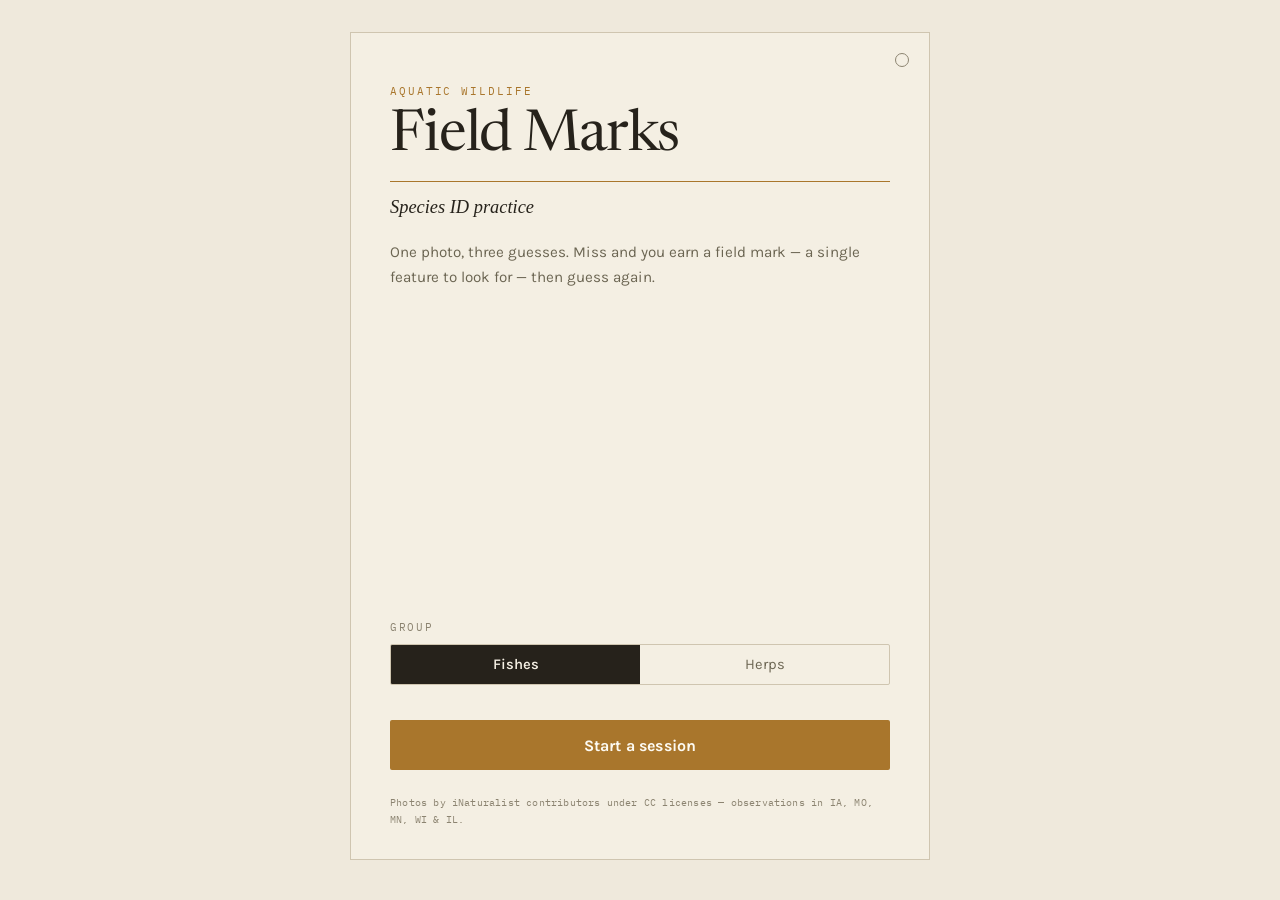
==== commit aef811b3: "huge style update 2" ====
--- a/index.html
+++ b/index.html
@@ -13,7 +13,43 @@
 </head>
 <body>
   <div class="app">
-    <header class="app-header">
+    <!-- ---- Intro ------------------------------------------------------- -->
+    <section id="intro" class="intro">
+      <button
+        type="button"
+        id="intro-settings-btn"
+        class="settings-btn intro-settings"
+        aria-label="Settings"
+        aria-expanded="false"
+        aria-controls="settings-sheet"
+      ></button>
+
+      <div class="intro-lede">
+        <p class="eyebrow">Aquatic wildlife</p>
+        <h1 class="intro-title">Field Marks</h1>
+        <p class="intro-sub">Species ID practice</p>
+        <p class="intro-copy">
+          One photo, three guesses. Miss and you earn a field mark — a single
+          feature to look for — then guess again.
+        </p>
+      </div>
+
+      <div class="intro-start">
+        <h2 class="section-label">Group</h2>
+        <div class="segmented" id="intro-category">
+          <button type="button" data-category="fish" aria-pressed="true">Fishes</button>
+          <button type="button" data-category="herps" aria-pressed="false">Herps</button>
+        </div>
+        <button type="button" id="start-btn" class="primary-btn">Start a session</button>
+        <p class="intro-credit">
+          Photos by iNaturalist contributors under CC licenses — observations in
+          IA, MO, MN, WI &amp; IL.
+        </p>
+      </div>
+    </section>
+
+    <!-- ---- Session ----------------------------------------------------- -->
+    <header class="app-header hidden" id="app-header">
       <div class="header-top">
         <h1>Field Marks</h1>
 
@@ -21,6 +57,8 @@
           <button type="button" data-category="fish" class="active">Fishes</button>
           <button type="button" data-category="herps">Herps</button>
         </div>
+
+        <button type="button" id="missed-pill" class="missed-pill hidden"></button>
 
         <button
           type="button"
@@ -33,25 +71,18 @@
       </div>
 
       <div class="score-bar">
-        <span id="streak" class="score-pill">Streak: 0</span>
+        <span id="streak" class="score-pill streak">Streak 0</span>
         <span id="score" class="score-pill">0 / 0 correct</span>
       </div>
     </header>
 
-    <main class="card">
+    <main class="card hidden" id="session">
       <div id="load-error" class="load-error hidden"></div>
 
       <div id="game-body">
         <figure class="plate">
           <div class="image-wrap" id="image-wrap">
-            <img
-              id="fish-image"
-              src=""
-              alt="Mystery species"
-              title="Click to enlarge"
-            />
-            <div class="zoom-hint" aria-hidden="true">Click to enlarge</div>
-            <div id="guesses-remaining" class="guesses-remaining">3 guesses left</div>
+            <img id="fish-image" src="" alt="Mystery species" title="Click to enlarge" />
           </div>
           <figcaption class="image-meta">
             <span id="photo-credit" class="photo-credit"></span>
@@ -60,6 +91,13 @@
             </button>
           </figcaption>
         </figure>
+
+        <div class="guess-track">
+          <div id="guess-ticks" class="guess-ticks" aria-hidden="true">
+            <span class="tick"></span><span class="tick"></span><span class="tick"></span>
+          </div>
+          <span id="guesses-remaining" class="guesses-remaining">3 guesses left</span>
+        </div>
 
         <form id="guess-form" class="guess-form" autocomplete="off">
           <div class="autocomplete-wrap">
@@ -80,33 +118,47 @@
             />
             <ul id="suggestion-list" class="suggestion-list hidden" role="listbox"></ul>
           </div>
-          <button id="guess-submit" type="submit">Guess</button>
+
+          <div id="feedback" class="feedback" aria-live="polite"></div>
+
+          <section class="marks-section">
+            <h2 class="section-label">Field marks earned</h2>
+            <div id="hints" class="hints" aria-live="polite"></div>
+          </section>
+
+          <ul id="guess-history" class="guess-history"></ul>
+
+          <button id="guess-submit" type="submit" class="primary-btn dark">Guess</button>
         </form>
-
-        <div id="feedback" class="feedback" aria-live="polite"></div>
-
-        <section class="marks-section">
-          <h2 class="section-label">Field marks earned</h2>
-          <div id="hints" class="hints" aria-live="polite"></div>
-        </section>
-
-        <ul id="guess-history" class="guess-history"></ul>
 
         <div id="result-panel" class="result-panel hidden">
           <p id="result-text"></p>
-          <button id="next-fish-btn" type="button">Next species →</button>
+
+          <section id="result-marks" class="result-marks hidden">
+            <h2 class="section-label">How to know it next time</h2>
+            <ol id="result-hints" class="result-hints"></ol>
+          </section>
+
+          <a
+            id="obs-link"
+            class="obs-link hidden"
+            href="#"
+            target="_blank"
+            rel="noopener noreferrer"
+          >View observation on iNaturalist ↗</a>
+
+          <button id="next-fish-btn" type="button" class="primary-btn">Next species →</button>
+
+          <div class="result-footer">
+            <span id="result-score"></span>
+            <button type="button" id="result-missed" class="missed-link hidden"></button>
+          </div>
         </div>
       </div>
     </main>
-
-    <footer class="app-footer">
-      <p>
-        Photos by iNaturalist contributors under CC licenses, from observations
-        in IA, MO, MN, WI &amp; IL.
-      </p>
-    </footer>
   </div>
 
+  <!-- ---- Settings ------------------------------------------------------ -->
   <div
     id="settings-sheet"
     class="settings-sheet hidden"
@@ -135,6 +187,7 @@
 
       <div class="settings-group">
         <h3 class="section-label">Difficulty</h3>
+
         <div class="setting-row">
           <div class="setting-copy">
             <span class="setting-name">Suggested names</span>
@@ -149,14 +202,41 @@
             aria-label="Suggested names"
           ><span class="switch-knob"></span></button>
         </div>
+
+        <div class="setting-row">
+          <div class="setting-copy">
+            <span class="setting-name">Scientific names only</span>
+            <span class="setting-desc">Answers must be genus + species</span>
+          </div>
+          <button
+            type="button"
+            id="scinames-toggle"
+            class="switch"
+            role="switch"
+            aria-checked="false"
+            aria-label="Scientific names only"
+          ><span class="switch-knob"></span></button>
+        </div>
+
         <p class="settings-note">
           Turning suggestions off keeps the same input — the dropdown just stops
-          appearing, so nothing shifts. You type the full common name.
-        </p>
+          appearing, so nothing shifts. You type the full name.
+        </p>
+      </div>
+
+      <div class="settings-group">
+        <h3 class="section-label">Session</h3>
+        <div class="session-actions">
+          <button type="button" id="retry-missed" class="session-btn" disabled>
+            Retry missed
+          </button>
+          <button type="button" id="reset-streak" class="session-btn">Reset streak</button>
+        </div>
       </div>
     </div>
   </div>
 
+  <!-- ---- Lightbox ------------------------------------------------------ -->
   <div id="lightbox" class="lightbox hidden" role="dialog" aria-modal="true" aria-label="Enlarged photo">
     <button id="lightbox-close" type="button" class="lightbox-close" aria-label="Close enlarged photo">&times;</button>
     <img id="lightbox-image" class="lightbox-image" src="" alt="Mystery species, enlarged" />
--- a/style.css
+++ b/style.css
@@ -5,23 +5,23 @@
 
 :root {
   --bg: #efe9dc;
-  --card: #f8f4ea;
-  --plate-fill: #f8f4ea;
-  --stripe-a: #e3dccb;
-  --stripe-b: #ded6c3;
-  --ink: #2e2a22;
+  --card: #f4efe3;
+  --plate-fill: #efe9dc;
+  --stripe-a: #e5ded0;
+  --stripe-b: #ded6c5;
+  --ink: #26221b;
   --muted: #6b6552;
   --faint: #8c8471;
-  --fainter: #9c9482;
+  --fainter: #a9a08b;
   --border: #cfc5b0;
-  --hairline: #e0d8c5;
-  --rule: #2e2a22;
+  --hairline: #ded6c5;
+  --rule: #26221b;
   --ochre: #a9762c;
   --sage: #7d8a6a;
   --alarm: #9c4a2f;
   --suggest-active: #e8e0cd;
-  --btn-ink: #f4efe3;
   --on-ochre: #fdfaf2;
+  --on-ink: #f4efe3;
   --overlay: rgba(30, 26, 20, 0.72);
 
   --serif: "Newsreader", Georgia, serif;
@@ -31,71 +31,71 @@
 
 @media (prefers-color-scheme: dark) {
   :root {
-    --bg: #1b1813;
-    --card: #1b1813;
-    --plate-fill: #241f18;
-    --stripe-a: #2e2820;
-    --stripe-b: #272118;
-    --ink: #eee6d5;
-    --muted: #bdb29a;
-    --faint: #a2977f;
-    --fainter: #756a56;
-    --border: #4a4133;
-    --hairline: #3d3529;
-    --rule: #d6cbb4;
-    --ochre: #d99a3c;
+    --bg: #0d0c0a;
+    --card: #17150f;
+    --plate-fill: #1d1a13;
+    --stripe-a: #262117;
+    --stripe-b: #201c14;
+    --ink: #ece4d3;
+    --muted: #b3a88f;
+    --faint: #94896f;
+    --fainter: #6b6250;
+    --border: #3a3327;
+    --hairline: #2b261c;
+    --rule: #cfc4ac;
+    --ochre: #dda23f;
     --sage: #96a37c;
     --alarm: #d17a5c;
-    --suggest-active: #332c21;
-    --btn-ink: #1b1813;
-    --on-ochre: #1b1813;
-    --overlay: rgba(8, 7, 5, 0.82);
+    --suggest-active: #2b2418;
+    --on-ochre: #17150f;
+    --on-ink: #17150f;
+    --overlay: rgba(6, 5, 4, 0.85);
   }
 }
 
 /* Manual override wins over the system preference in both directions. */
 [data-theme="light"] {
   --bg: #efe9dc;
-  --card: #f8f4ea;
-  --plate-fill: #f8f4ea;
-  --stripe-a: #e3dccb;
-  --stripe-b: #ded6c3;
-  --ink: #2e2a22;
+  --card: #f4efe3;
+  --plate-fill: #efe9dc;
+  --stripe-a: #e5ded0;
+  --stripe-b: #ded6c5;
+  --ink: #26221b;
   --muted: #6b6552;
   --faint: #8c8471;
-  --fainter: #9c9482;
+  --fainter: #a9a08b;
   --border: #cfc5b0;
-  --hairline: #e0d8c5;
-  --rule: #2e2a22;
+  --hairline: #ded6c5;
+  --rule: #26221b;
   --ochre: #a9762c;
   --sage: #7d8a6a;
   --alarm: #9c4a2f;
   --suggest-active: #e8e0cd;
-  --btn-ink: #f4efe3;
   --on-ochre: #fdfaf2;
+  --on-ink: #f4efe3;
   --overlay: rgba(30, 26, 20, 0.72);
 }
 
 [data-theme="dark"] {
-  --bg: #1b1813;
-  --card: #1b1813;
-  --plate-fill: #241f18;
-  --stripe-a: #2e2820;
-  --stripe-b: #272118;
-  --ink: #eee6d5;
-  --muted: #bdb29a;
-  --faint: #a2977f;
-  --fainter: #756a56;
-  --border: #4a4133;
-  --hairline: #3d3529;
-  --rule: #d6cbb4;
-  --ochre: #d99a3c;
+  --bg: #0d0c0a;
+  --card: #17150f;
+  --plate-fill: #1d1a13;
+  --stripe-a: #262117;
+  --stripe-b: #201c14;
+  --ink: #ece4d3;
+  --muted: #b3a88f;
+  --faint: #94896f;
+  --fainter: #6b6250;
+  --border: #3a3327;
+  --hairline: #2b261c;
+  --rule: #cfc4ac;
+  --ochre: #dda23f;
   --sage: #96a37c;
   --alarm: #d17a5c;
-  --suggest-active: #332c21;
-  --btn-ink: #1b1813;
-  --on-ochre: #1b1813;
-  --overlay: rgba(8, 7, 5, 0.82);
+  --suggest-active: #2b2418;
+  --on-ochre: #17150f;
+  --on-ink: #17150f;
+  --overlay: rgba(6, 5, 4, 0.85);
 }
 
 * { box-sizing: border-box; }
@@ -109,15 +109,22 @@
   -webkit-font-smoothing: antialiased;
 }
 
-a { color: var(--ochre); }
-a:hover { color: var(--ink); }
+.hidden { display: none !important; }
+
+/* One accent ring everywhere instead of the browser's blue. */
+:focus-visible {
+  outline: 2px solid var(--ochre);
+  outline-offset: 2px;
+}
+
+#guess-input:focus-visible { outline: none; }
 
 .section-label {
   margin: 0;
   font-family: var(--mono);
-  font-size: 0.68rem;
+  font-size: 0.66rem;
   font-weight: 400;
-  letter-spacing: 0.14em;
+  letter-spacing: 0.16em;
   text-transform: uppercase;
   color: var(--faint);
 }
@@ -125,31 +132,130 @@
 .app {
   max-width: 560px;
   margin: 0 auto;
-  padding: 1.25rem 1.25rem 3rem;
+  padding: 1.25rem 1.25rem 2.5rem;
   display: flex;
   flex-direction: column;
   min-height: 100vh;
 }
 
+/* Shared filled button: ochre by default, ink for the .dark variant. */
+.primary-btn {
+  width: 100%;
+  padding: 0.95rem 1.4rem;
+  font-family: var(--sans);
+  font-size: 1rem;
+  font-weight: 700;
+  letter-spacing: 0.01em;
+  border: none;
+  border-radius: 2px;
+  background: var(--ochre);
+  color: var(--on-ochre);
+  cursor: pointer;
+}
+
+.primary-btn:hover { background: var(--ink); color: var(--on-ink); }
+
+.primary-btn.dark { background: var(--ink); color: var(--on-ink); }
+.primary-btn.dark:hover { background: var(--ochre); color: var(--on-ochre); }
+
+.primary-btn:disabled {
+  background: none;
+  box-shadow: inset 0 0 0 1px var(--border);
+  color: var(--fainter);
+  cursor: not-allowed;
+}
+
+/* ---- Intro --------------------------------------------------------------- */
+
+.intro {
+  position: relative;
+  flex: 1;
+  background: var(--card);
+  box-shadow: inset 0 0 0 1px var(--border);
+  padding: 2.5rem 1.75rem 1.5rem;
+  display: flex;
+  flex-direction: column;
+  gap: 2rem;
+}
+
+.intro-settings { position: absolute; top: 1rem; right: 1rem; margin: 0; }
+
+.intro-lede { display: flex; flex-direction: column; }
+
+.eyebrow {
+  margin: 0 0 0.6rem;
+  font-family: var(--mono);
+  font-size: 0.66rem;
+  letter-spacing: 0.18em;
+  text-transform: uppercase;
+  color: var(--ochre);
+}
+
+.intro-title {
+  margin: 0;
+  font-family: var(--serif);
+  font-size: 3.1rem;
+  font-weight: 400;
+  line-height: 1;
+  letter-spacing: -0.02em;
+}
+
+/* The ochre rule between the title and the standfirst. */
+.intro-sub {
+  margin: 1rem 0 0;
+  padding-top: 0.9rem;
+  border-top: 1px solid var(--ochre);
+  font-family: var(--serif);
+  font-style: italic;
+  font-size: 1.15rem;
+  color: var(--ink);
+}
+
+.intro-copy {
+  margin: 1.4rem 0 0;
+  font-size: 0.95rem;
+  line-height: 1.65;
+  color: var(--muted);
+}
+
+.intro-start {
+  margin-top: auto;
+  display: flex;
+  flex-direction: column;
+  gap: 0.6rem;
+}
+
+#intro-category { margin-bottom: 1.6rem; }
+
+.intro-credit {
+  margin: 1rem 0 0;
+  font-family: var(--mono);
+  font-size: 0.6rem;
+  line-height: 1.7;
+  letter-spacing: 0.02em;
+  color: var(--faint);
+}
+
 /* ---- Header -------------------------------------------------------------- */
 
 .app-header {
-  padding: 0.5rem 0 0.75rem;
+  padding: 0.25rem 0 0.7rem;
   border-bottom: 2px solid var(--rule);
 }
 
 .header-top {
   display: flex;
   align-items: center;
-  gap: 0.85rem;
+  gap: 0.7rem;
 }
 
 .app-header h1 {
   margin: 0;
   font-family: var(--serif);
-  font-size: 1.5rem;
+  font-size: 1.35rem;
   font-weight: 400;
   letter-spacing: -0.01em;
+  white-space: nowrap;
 }
 
 .category-switch {
@@ -160,9 +266,9 @@
 }
 
 .category-switch button {
-  padding: 0.34rem 0.7rem;
+  padding: 0.3rem 0.65rem;
   font-family: var(--sans);
-  font-size: 0.78rem;
+  font-size: 0.76rem;
   font-weight: 500;
   border: none;
   background: none;
@@ -172,15 +278,30 @@
 
 .category-switch button.active {
   background: var(--ink);
-  color: var(--card);
+  color: var(--on-ink);
   font-weight: 600;
 }
 
-.settings-btn {
+.missed-pill {
   margin-left: auto;
   flex-shrink: 0;
-  width: 1.6rem;
-  height: 1.6rem;
+  padding: 0.25rem 0.55rem;
+  font-family: var(--mono);
+  font-size: 0.64rem;
+  letter-spacing: 0.04em;
+  color: var(--muted);
+  background: none;
+  border: 1px solid var(--border);
+  border-radius: 2px;
+  cursor: pointer;
+}
+
+.missed-pill:hover { border-color: var(--ochre); color: var(--ochre); }
+
+.settings-btn {
+  flex-shrink: 0;
+  width: 1.5rem;
+  height: 1.5rem;
   border: none;
   background: none;
   padding: 0;
@@ -190,10 +311,14 @@
   justify-content: center;
 }
 
+/* Nothing but the pill sits between the switch and the gear, so the gear
+   takes the auto margin whenever the pill is hidden. */
+.missed-pill.hidden + .settings-btn { margin-left: auto; }
+
 .settings-btn::before {
   content: "";
-  width: 0.85rem;
-  height: 0.85rem;
+  width: 0.8rem;
+  height: 0.8rem;
   border-radius: 50%;
   border: 1.5px solid var(--faint);
 }
@@ -204,46 +329,44 @@
   display: flex;
   gap: 0.9rem;
   flex-wrap: wrap;
-  padding-top: 0.7rem;
+  padding-top: 0.65rem;
 }
 
 .score-pill {
   font-family: var(--mono);
   font-size: 0.7rem;
   letter-spacing: 0.06em;
-  color: var(--faint);
-}
-
-.score-pill#streak { color: var(--ochre); }
+  color: var(--muted);
+}
+
+.score-pill.streak { color: var(--ochre); }
 
 /* ---- Card + photo plate -------------------------------------------------- */
 
 .card {
   flex: 1;
-  background: var(--card);
-  margin-top: 1.25rem;
-  display: flex;
-  flex-direction: column;
-  gap: 1.1rem;
+  margin-top: 1.1rem;
+  display: flex;
+  flex-direction: column;
 }
 
 #game-body {
   display: flex;
   flex-direction: column;
-  gap: 1.1rem;
+  gap: 1rem;
 }
 
 .plate {
   margin: 0;
-  border: 1px solid var(--border);
   background: var(--plate-fill);
+  box-shadow: inset 0 0 0 1px var(--border);
   padding: 0.5rem;
 }
 
 .image-wrap {
   position: relative;
   width: 100%;
-  min-height: 240px;
+  min-height: 220px;
   overflow: hidden;
   background: repeating-linear-gradient(
     135deg,
@@ -261,7 +384,7 @@
    rendered full-size and got clipped. */
 .image-wrap img {
   max-width: 100%;
-  max-height: 60vh;
+  max-height: 55vh;
   width: auto;
   height: auto;
   object-fit: contain;
@@ -274,10 +397,10 @@
   align-items: baseline;
   justify-content: space-between;
   gap: 0.75rem;
-  padding: 0.5rem 0.15rem 0;
-  font-family: var(--mono);
-  font-size: 0.62rem;
-  letter-spacing: 0.04em;
+  padding: 0.5rem 0.1rem 0.05rem;
+  font-family: var(--mono);
+  font-size: 0.6rem;
+  letter-spacing: 0.03em;
   color: var(--faint);
 }
 
@@ -293,8 +416,8 @@
   background: none;
   border: none;
   font-family: var(--mono);
-  font-size: 0.62rem;
-  letter-spacing: 0.04em;
+  font-size: 0.6rem;
+  letter-spacing: 0.03em;
   color: var(--faint);
   cursor: pointer;
   padding: 0;
@@ -305,56 +428,61 @@
 .flag-photo-btn:hover { color: var(--alarm); }
 .flag-photo-btn:disabled { cursor: default; text-decoration: none; }
 
-.zoom-hint,
+/* ---- Guess track (three ticks + counter) --------------------------------- */
+
+/* The track belongs to the round in progress; the result panel replaces it. */
+#game-body.showing-result .guess-track { display: none; }
+
+.guess-track {
+  display: flex;
+  align-items: center;
+  gap: 0.75rem;
+}
+
+.guess-ticks { display: flex; gap: 0.3rem; }
+
+.tick {
+  width: 1.4rem;
+  height: 2px;
+  background: var(--border);
+}
+
+.tick.spent { background: var(--ochre); }
+
 .guesses-remaining {
-  position: absolute;
-  bottom: 0.45rem;
-  font-family: var(--mono);
-  font-size: 0.62rem;
-  letter-spacing: 0.05em;
-  padding: 0.2rem 0.45rem;
-  background: var(--overlay);
-  color: var(--card);
-  pointer-events: none;
-}
-
-[data-theme="dark"] .zoom-hint,
-[data-theme="dark"] .guesses-remaining { color: var(--ink); }
-
-@media (prefers-color-scheme: dark) {
-  .zoom-hint, .guesses-remaining { color: var(--ink); }
-}
-
-.zoom-hint { left: 0.45rem; }
-.guesses-remaining { right: 0.45rem; }
+  font-family: var(--mono);
+  font-size: 0.64rem;
+  letter-spacing: 0.1em;
+  text-transform: uppercase;
+  color: var(--muted);
+}
 
 /* ---- Guess form ---------------------------------------------------------- */
 
 .guess-form {
   display: flex;
-  gap: 0.6rem;
-  align-items: flex-end;
+  flex-direction: column;
+  gap: 1rem;
 }
 
 .autocomplete-wrap {
   position: relative;
-  flex: 1;
   min-width: 0;
 }
 
 #guess-input {
   width: 100%;
-  padding: 0.7rem 0;
-  font-family: var(--sans);
-  font-size: 1.05rem;
-  border: none;
-  border-bottom: 2px solid var(--rule);
+  padding: 0.55rem 0;
+  font-family: var(--serif);
+  font-size: 1.35rem;
+  border: none;
+  border-bottom: 1px solid var(--rule);
   border-radius: 0;
   color: var(--ink);
   background: none;
 }
 
-#guess-input::placeholder { color: var(--fainter); }
+#guess-input::placeholder { color: var(--fainter); font-size: 1.1rem; }
 
 #guess-input:focus {
   outline: none;
@@ -365,7 +493,7 @@
 
 .suggestion-list {
   position: absolute;
-  top: calc(100% + 6px);
+  top: calc(100% + 4px);
   left: 0;
   right: 0;
   z-index: 10;
@@ -373,19 +501,20 @@
   padding: 0;
   list-style: none;
   background: var(--plate-fill);
-  border: 1px solid var(--border);
-  max-height: 220px;
+  box-shadow: inset 0 0 0 1px var(--border);
+  max-height: 240px;
   overflow-y: auto;
 }
-
-.suggestion-list.hidden { display: none; }
 
 /* Hard mode: same input, the dropdown simply stops appearing. */
 [data-suggestions="off"] .suggestion-list { display: none; }
 
 .suggestion-list li {
-  padding: 0.6rem 0.85rem;
-  font-size: 0.95rem;
+  display: flex;
+  align-items: baseline;
+  gap: 0.5rem;
+  padding: 0.55rem 0.8rem;
+  font-size: 0.9rem;
   color: var(--ink);
   cursor: pointer;
   border-top: 1px solid var(--hairline);
@@ -394,37 +523,26 @@
 .suggestion-list li:first-child { border-top: none; }
 
 .suggestion-list li:hover,
-.suggestion-list li.active {
-  background: var(--suggest-active);
-  font-weight: 600;
-}
-
-.guess-form button {
-  flex-shrink: 0;
-  padding: 0.78rem 1.5rem;
-  font-family: var(--sans);
-  font-size: 1rem;
-  font-weight: 700;
-  border: none;
-  border-radius: 2px;
-  background: var(--ink);
-  color: var(--card);
-  cursor: pointer;
-}
-
-.guess-form button:hover { background: var(--ochre); color: var(--on-ochre); }
-
-.guess-form button:disabled {
-  background: none;
-  box-shadow: inset 0 0 0 1px var(--border);
-  color: var(--fainter);
-  cursor: not-allowed;
-}
+.suggestion-list li.active { background: var(--suggest-active); }
+
+.suggestion-list .s-common { font-weight: 600; }
+
+.suggestion-list .s-sci {
+  font-family: var(--serif);
+  font-style: italic;
+  font-size: 0.88rem;
+  color: var(--muted);
+}
+
+/* Scientific-names-only mode flips the emphasis in the dropdown. */
+[data-answers="sci"] .suggestion-list .s-common { font-weight: 400; color: var(--muted); }
+[data-answers="sci"] .suggestion-list .s-sci { color: var(--ink); }
 
 .feedback {
-  min-height: 1.1rem;
-  font-family: var(--mono);
-  font-size: 0.72rem;
+  min-height: 1rem;
+  margin-top: -0.35rem;
+  font-family: var(--mono);
+  font-size: 0.68rem;
   letter-spacing: 0.04em;
   color: var(--faint);
 }
@@ -437,7 +555,7 @@
 .marks-section {
   display: flex;
   flex-direction: column;
-  gap: 0.7rem;
+  gap: 0.75rem;
 }
 
 /* Empty until the first miss — the label shouldn't sit over nothing. */
@@ -446,14 +564,28 @@
 .hints {
   display: flex;
   flex-direction: column;
+  gap: 0.75rem;
+}
+
+.hint {
+  display: flex;
   gap: 0.7rem;
-}
-
-.hint {
-  padding-left: 0.8rem;
-  border-left: 3px solid var(--ochre);
+  padding-left: 0.75rem;
+  border-left: 2px solid var(--ochre);
+}
+
+.hint .mark-num {
+  flex-shrink: 0;
+  font-family: var(--mono);
+  font-size: 0.66rem;
+  line-height: 1.9;
+  letter-spacing: 0.04em;
+  color: var(--ochre);
+}
+
+.hint .mark-text {
   font-family: var(--serif);
-  font-size: 1.08rem;
+  font-size: 1.05rem;
   line-height: 1.45;
   color: var(--ink);
 }
@@ -466,11 +598,13 @@
   padding: 0;
   display: flex;
   flex-wrap: wrap;
-  gap: 0.75rem;
-  font-family: var(--mono);
-  font-size: 0.72rem;
-  letter-spacing: 0.04em;
-}
+  gap: 0.7rem;
+  font-family: var(--mono);
+  font-size: 0.66rem;
+  letter-spacing: 0.03em;
+}
+
+.guess-history:empty { display: none; }
 
 .guess-history li.wrong {
   color: var(--fainter);
@@ -482,66 +616,119 @@
 /* ---- Result panel -------------------------------------------------------- */
 
 .result-panel {
-  border-top: 2px solid var(--rule);
-  padding-top: 1.1rem;
-  display: flex;
-  flex-direction: column;
-  gap: 1rem;
-}
-
-.result-panel.hidden { display: none; }
+  display: flex;
+  flex-direction: column;
+  gap: 1.1rem;
+}
 
 #result-text {
   margin: 0;
   font-family: var(--serif);
-  font-size: 1.9rem;
-  font-weight: 300;
-  line-height: 1.1;
-  letter-spacing: -0.02em;
-}
-
-/* Set by the game.js patch: an outcome line above, a scientific name below. */
+  font-size: 2.4rem;
+  font-weight: 400;
+  line-height: 1.05;
+  letter-spacing: -0.025em;
+}
+
 #result-text .outcome {
   display: block;
   font-family: var(--mono);
-  font-size: 0.68rem;
+  font-size: 0.66rem;
   font-weight: 400;
-  letter-spacing: 0.14em;
+  letter-spacing: 0.16em;
   text-transform: uppercase;
-  margin-bottom: 0.4rem;
-}
-
-#result-text.correct .outcome { color: var(--sage); }
+  margin-bottom: 0.5rem;
+}
+
+#result-text.correct .outcome { color: var(--muted); }
 #result-text.incorrect .outcome { color: var(--alarm); }
 
 #result-text .sci-name {
   display: block;
   font-style: italic;
-  font-size: 1.05rem;
-  color: var(--muted);
-  margin-top: 0.3rem;
+  font-size: 1.15rem;
+  color: var(--muted);
+  margin-top: 0.35rem;
   letter-spacing: 0;
 }
 
-#next-fish-btn {
-  align-self: stretch;
-  padding: 0.85rem 1.4rem;
-  font-family: var(--sans);
-  font-size: 1.05rem;
-  font-weight: 700;
-  border: none;
-  border-radius: 2px;
-  background: var(--ochre);
-  color: var(--on-ochre);
-  cursor: pointer;
-}
-
-#next-fish-btn:hover { background: var(--ink); color: var(--card); }
-
-/* ---- Load error + footer ------------------------------------------------- */
+.result-marks {
+  border-top: 1px solid var(--rule);
+  padding-top: 1rem;
+  display: flex;
+  flex-direction: column;
+  gap: 0.8rem;
+}
+
+.result-hints {
+  list-style: none;
+  margin: 0;
+  padding: 0;
+  display: flex;
+  flex-direction: column;
+  gap: 0.7rem;
+  counter-reset: mark;
+}
+
+.result-hints li {
+  display: flex;
+  gap: 0.7rem;
+  counter-increment: mark;
+  font-family: var(--serif);
+  font-size: 1.02rem;
+  line-height: 1.45;
+}
+
+.result-hints li::before {
+  content: counter(mark, decimal-leading-zero);
+  flex-shrink: 0;
+  font-family: var(--mono);
+  font-size: 0.66rem;
+  line-height: 1.9;
+  color: var(--ochre);
+}
+
+.obs-link {
+  font-family: var(--mono);
+  font-size: 0.66rem;
+  letter-spacing: 0.04em;
+  color: var(--muted);
+  text-decoration: underline;
+  text-underline-offset: 3px;
+  align-self: flex-start;
+}
+
+.obs-link:hover { color: var(--ochre); }
+
+.result-footer {
+  display: flex;
+  align-items: baseline;
+  justify-content: space-between;
+  gap: 0.75rem;
+  font-family: var(--mono);
+  font-size: 0.66rem;
+  letter-spacing: 0.05em;
+  color: var(--muted);
+}
+
+.missed-link {
+  background: none;
+  border: none;
+  padding: 0;
+  font: inherit;
+  letter-spacing: inherit;
+  color: var(--muted);
+  cursor: pointer;
+  text-decoration: underline;
+  text-underline-offset: 3px;
+}
+
+.missed-link:hover { color: var(--ochre); }
+
+/* ---- Load error ---------------------------------------------------------- */
 
 .load-error {
-  border: 1px solid var(--ochre);
+  box-shadow: inset 0 0 0 1px var(--ochre);
   padding: 1.1rem;
   font-size: 0.92rem;
   line-height: 1.6;
@@ -554,20 +741,6 @@
   background: var(--suggest-active);
   padding: 0.1rem 0.3rem;
 }
-
-.load-error.hidden,
-#game-body.hidden { display: none; }
-
-.app-footer {
-  padding-top: 1.75rem;
-  font-family: var(--mono);
-  font-size: 0.62rem;
-  line-height: 1.7;
-  letter-spacing: 0.02em;
-  color: var(--faint);
-}
-
-.app-footer p { margin: 0; }
 
 /* ---- Settings sheet ------------------------------------------------------ */
 
@@ -581,14 +754,14 @@
   justify-content: center;
 }
 
-.settings-sheet.hidden { display: none; }
-
 .settings-panel {
   width: 100%;
   max-width: 560px;
-  background: var(--bg);
+  max-height: 92vh;
+  overflow-y: auto;
+  background: var(--card);
   box-shadow: inset 0 0 0 1px var(--border);
-  padding: 1.5rem 1.35rem 1.75rem;
+  padding: 1.4rem 1.35rem 1.75rem;
   display: flex;
   flex-direction: column;
   gap: 1.35rem;
@@ -604,7 +777,7 @@
   margin: 0;
   font-family: var(--serif);
   font-size: 1.6rem;
-  font-weight: 300;
+  font-weight: 400;
 }
 
 .settings-close {
@@ -612,7 +785,7 @@
   background: none;
   border: none;
   font-family: var(--mono);
-  font-size: 0.72rem;
+  font-size: 0.7rem;
   color: var(--faint);
   cursor: pointer;
   padding: 0;
@@ -620,7 +793,10 @@
 
 .settings-close:hover { color: var(--ink); }
 
-.settings-head + .settings-group { border-top: 2px solid var(--rule); padding-top: 1.25rem; }
+.settings-head + .settings-group {
+  border-top: 1px solid var(--rule);
+  padding-top: 1.2rem;
+}
 
 .settings-group {
   display: flex;
@@ -630,7 +806,7 @@
 
 .settings-note {
   margin: 0;
-  font-size: 0.82rem;
+  font-size: 0.8rem;
   line-height: 1.55;
   color: var(--faint);
 }
@@ -644,9 +820,9 @@
 
 .segmented button {
   flex: 1;
-  padding: 0.8rem 0.5rem;
+  padding: 0.7rem 0.5rem;
   font-family: var(--sans);
-  font-size: 0.95rem;
+  font-size: 0.92rem;
   border: none;
   background: none;
   color: var(--muted);
@@ -659,29 +835,30 @@
   font-weight: 600;
 }
 
+/* The intro's Group switch reads as a plain selector, not an accent control. */
+#intro-category button[aria-pressed="true"] {
+  background: var(--ink);
+  color: var(--on-ink);
+}
+
 .setting-row {
   display: flex;
   align-items: center;
   gap: 1rem;
-  padding: 0.85rem 0.95rem;
+  padding: 0.8rem 0.9rem;
   box-shadow: inset 0 0 0 1px var(--border);
   border-radius: 2px;
 }
 
-.setting-copy {
-  display: flex;
-  flex-direction: column;
-  gap: 0.15rem;
-}
-
-.setting-name { font-size: 0.95rem; font-weight: 600; }
-.setting-desc { font-size: 0.8rem; color: var(--faint); }
+.setting-copy { display: flex; flex-direction: column; gap: 0.15rem; }
+.setting-name { font-size: 0.92rem; font-weight: 600; }
+.setting-desc { font-size: 0.78rem; color: var(--faint); }
 
 .switch {
   margin-left: auto;
   flex-shrink: 0;
-  width: 2.75rem;
-  height: 1.6rem;
+  width: 2.6rem;
+  height: 1.5rem;
   border-radius: 999px;
   border: none;
   background: none;
@@ -700,13 +877,36 @@
 }
 
 .switch-knob {
-  width: 1.2rem;
-  height: 1.2rem;
+  width: 1.1rem;
+  height: 1.1rem;
   border-radius: 50%;
   background: var(--border);
 }
 
 .switch[aria-checked="true"] .switch-knob { background: var(--on-ochre); }
+
+.session-actions { display: flex; gap: 0.6rem; }
+
+.session-btn {
+  flex: 1;
+  padding: 0.75rem 0.5rem;
+  font-family: var(--sans);
+  font-size: 0.88rem;
+  font-weight: 500;
+  border: none;
+  border-radius: 2px;
+  box-shadow: inset 0 0 0 1px var(--border);
+  background: none;
+  color: var(--ink);
+  cursor: pointer;
+}
+
+.session-btn:hover:not(:disabled) {
+  box-shadow: inset 0 0 0 1px var(--ochre);
+  color: var(--ochre);
+}
+
+.session-btn:disabled { color: var(--fainter); cursor: not-allowed; }
 
 /* ---- Photo lightbox ------------------------------------------------------ */
 
@@ -714,7 +914,7 @@
   position: fixed;
   inset: 0;
   z-index: 100;
-  background: rgba(10, 8, 6, 0.94);
+  background: rgba(8, 7, 5, 0.95);
   display: flex;
   flex-direction: column;
   align-items: center;
@@ -723,8 +923,6 @@
   padding: 2.5rem 1rem 1.5rem;
   cursor: zoom-out;
 }
-
-.lightbox.hidden { display: none; }
 
 .lightbox-image {
   max-width: 100%;
@@ -737,9 +935,9 @@
 
 .lightbox-credit {
   font-family: var(--mono);
-  font-size: 0.65rem;
+  font-size: 0.63rem;
   letter-spacing: 0.04em;
-  color: rgba(238, 230, 213, 0.7);
+  color: rgba(236, 228, 211, 0.7);
   text-align: center;
   max-width: 40rem;
 }
@@ -750,44 +948,29 @@
   right: 0.75rem;
   background: none;
   border: none;
-  color: #eee6d5;
+  color: #ece4d3;
   font-size: 2.2rem;
   line-height: 1;
   padding: 0.25rem 0.5rem;
   cursor: pointer;
 }
 
-.lightbox-close:hover { color: #d99a3c; }
-
-/* ---- Wide screens: photo left, marks right ------------------------------- */
-
-@media (min-width: 900px) {
-  .app { max-width: 1180px; }
-
-  .card {
-    display: grid;
-    grid-template-columns: 1.35fr 1fr;
-    gap: 2rem;
-    align-items: start;
-  }
-
-  .load-error { grid-column: 1 / -1; }
-
-  #game-body {
-    grid-column: 1 / -1;
-    display: grid;
-    grid-template-columns: 1.35fr 1fr;
-    gap: 2rem;
-    align-items: start;
-  }
-
-  .plate { grid-row: 1 / span 5; }
-  .image-wrap { min-height: 420px; }
-  .image-wrap img { max-height: 70vh; }
+.lightbox-close:hover { color: #dda23f; }
+
+/* ---- Wide screens -------------------------------------------------------
+   The design is one column at every width; desktop just gets more room to
+   breathe rather than a second column. */
+
+@media (min-width: 720px) {
+  .app { max-width: 620px; padding-top: 2rem; }
+  .intro { padding: 3.25rem 2.5rem 2rem; }
+  .intro-title { font-size: 3.6rem; }
+  .image-wrap { min-height: 300px; }
+  .image-wrap img { max-height: 62vh; }
 }
 
 @media (max-width: 400px) {
-  .app-header h1 { font-size: 1.3rem; }
+  .app-header h1 { font-size: 1.2rem; }
   .header-top { flex-wrap: wrap; }
-  .guess-form { flex-direction: column; align-items: stretch; }
-}
+  .intro-title { font-size: 2.6rem; }
+}
